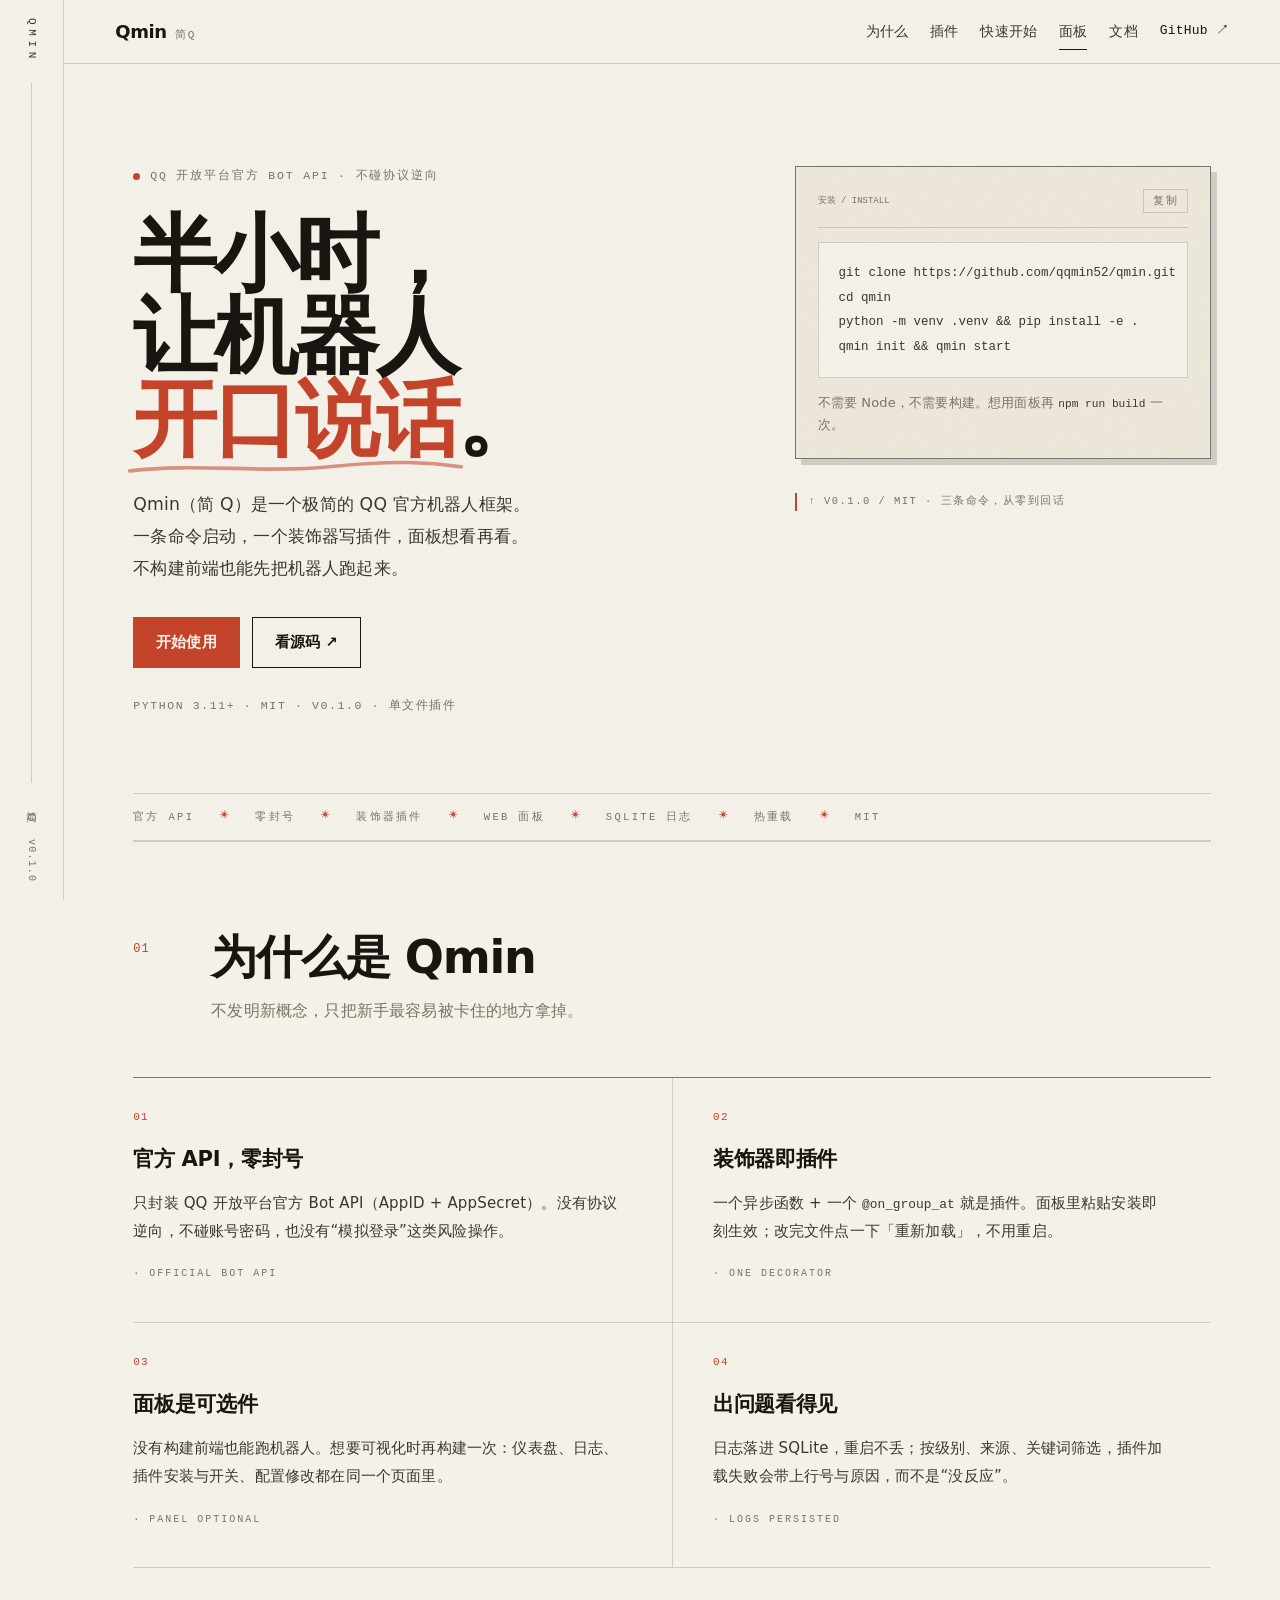
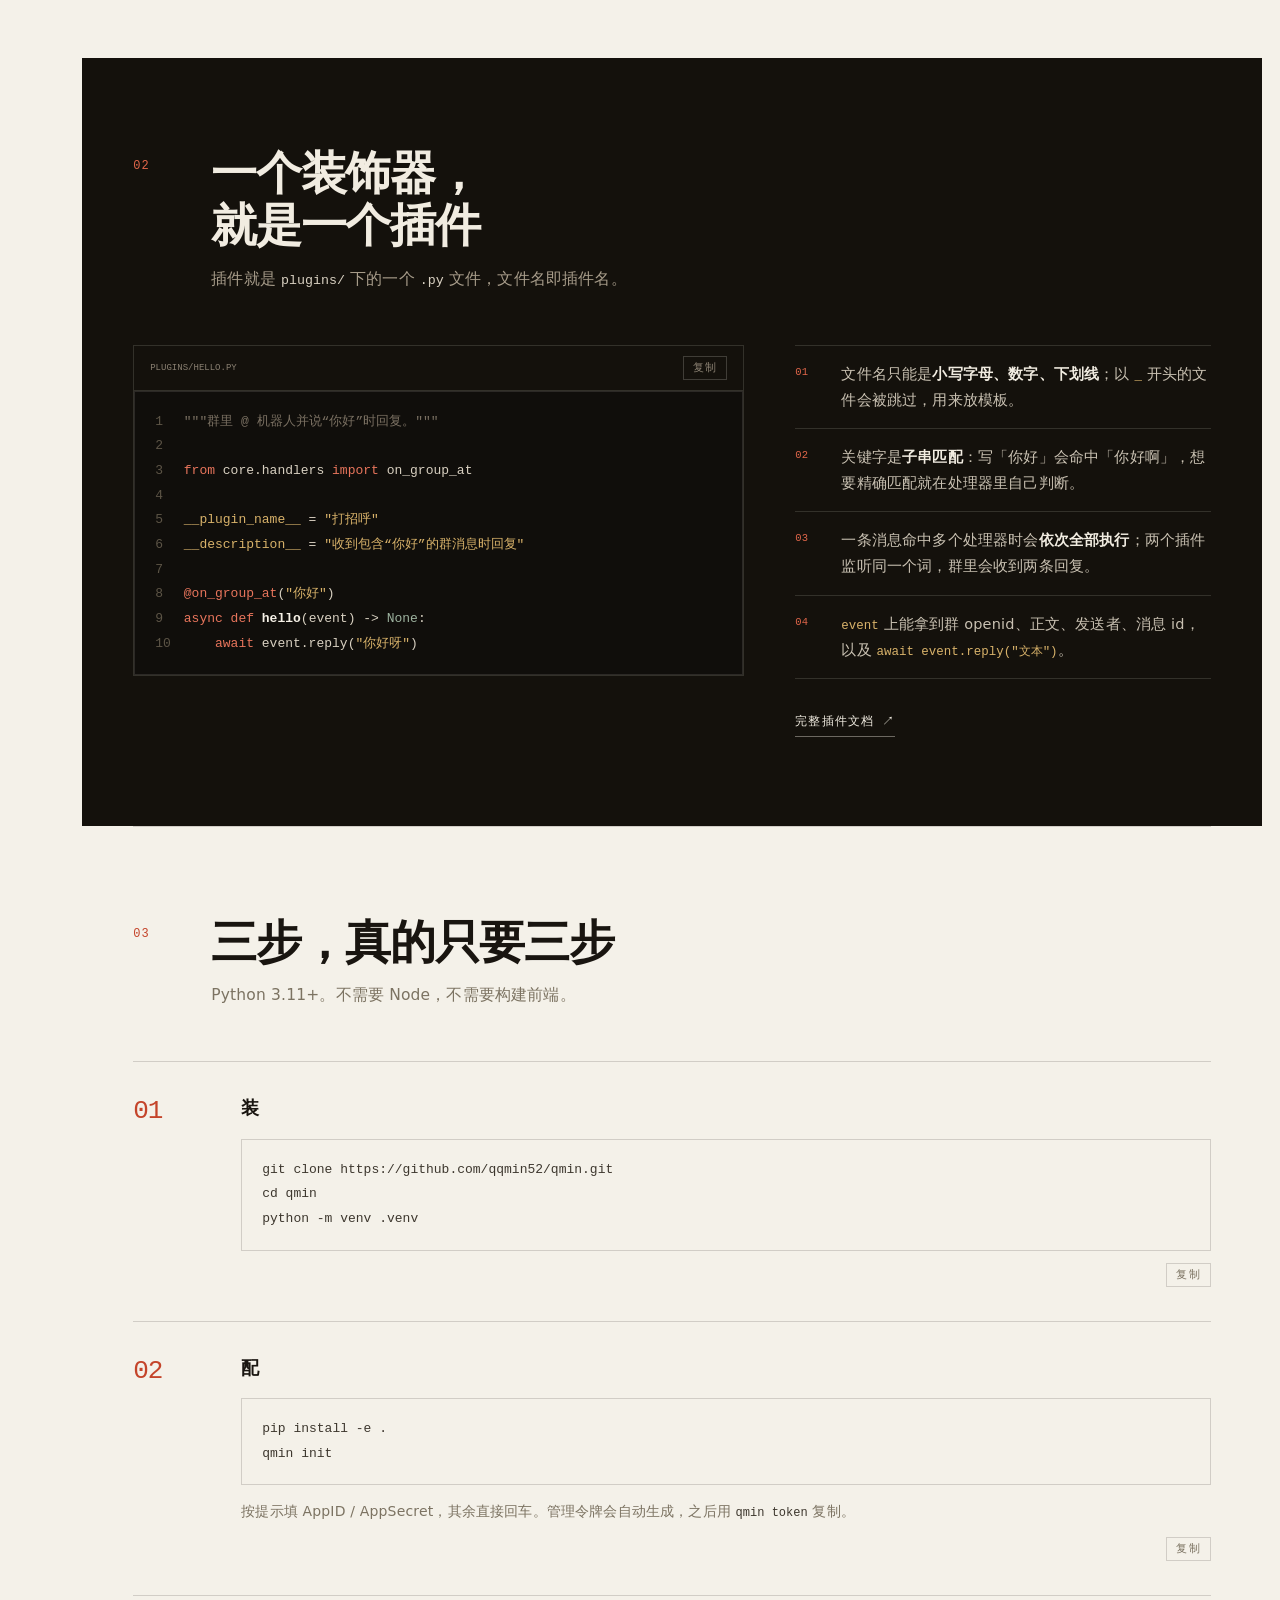
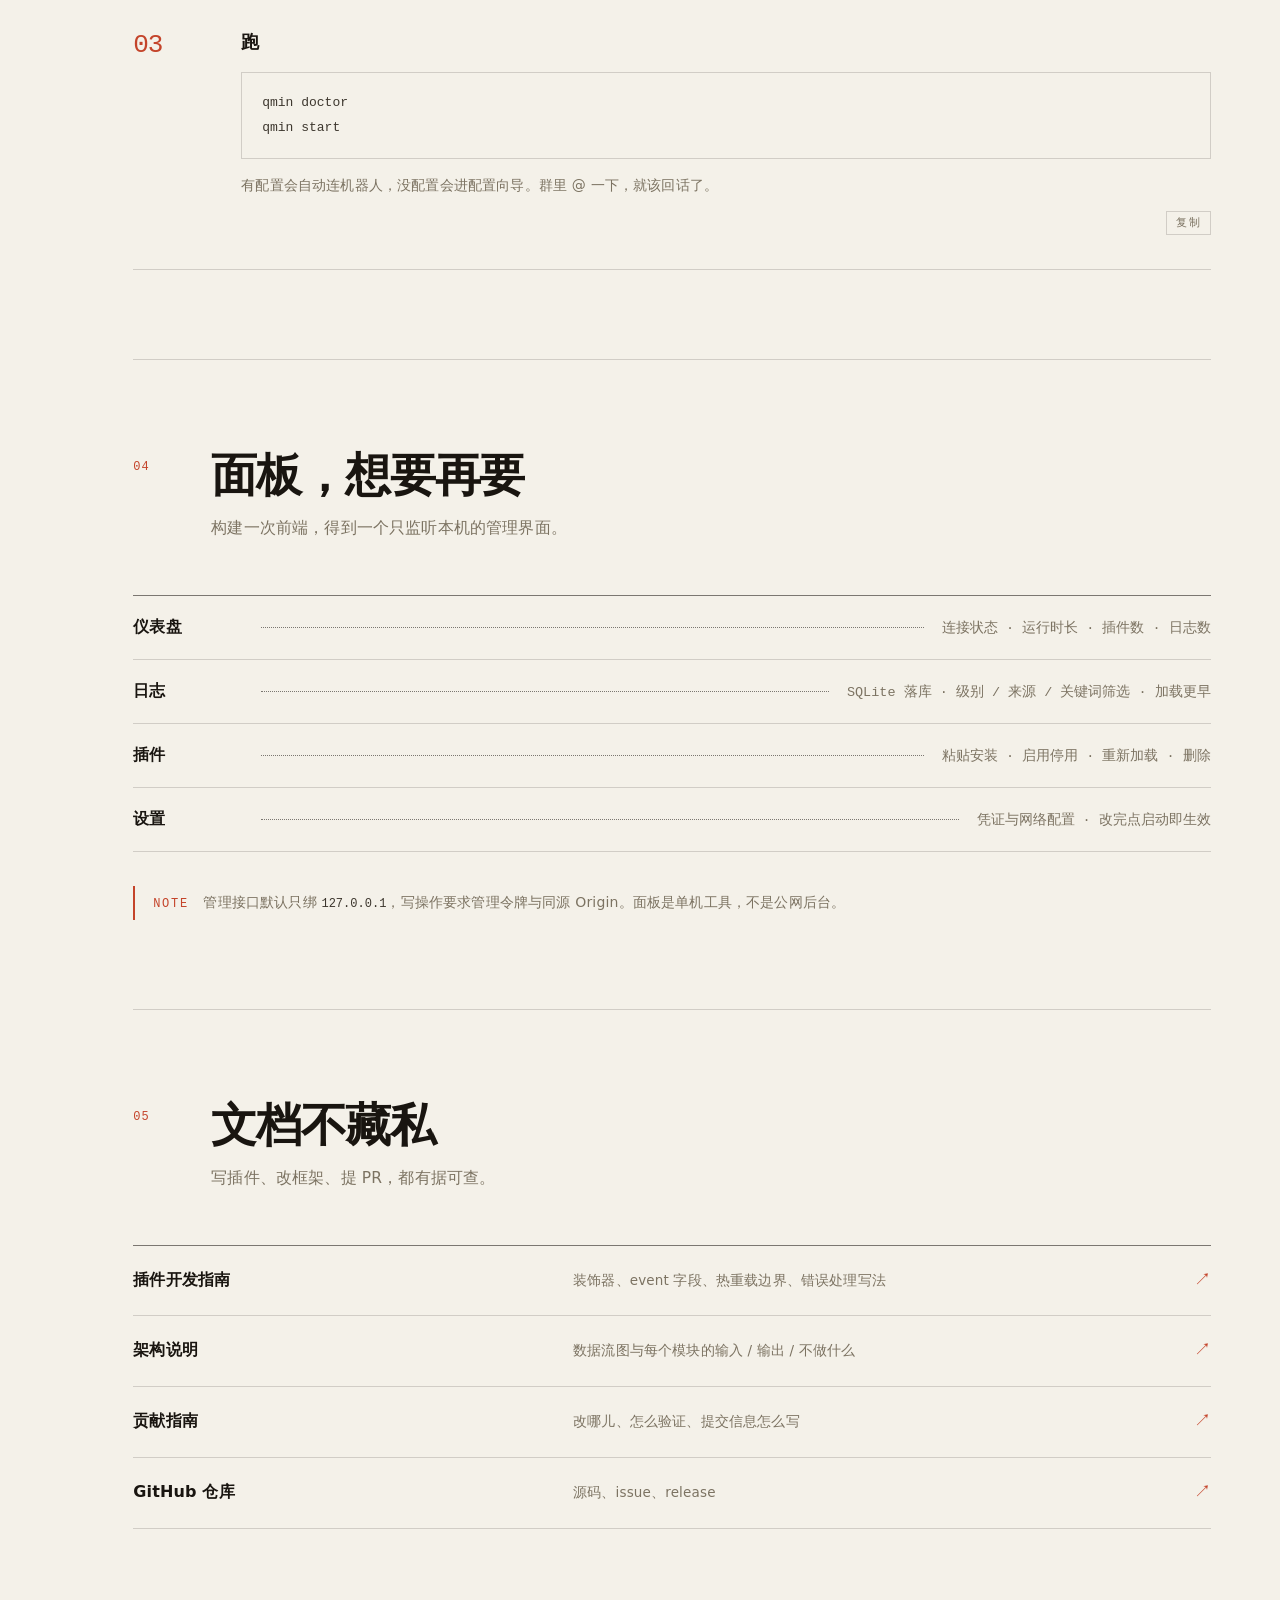
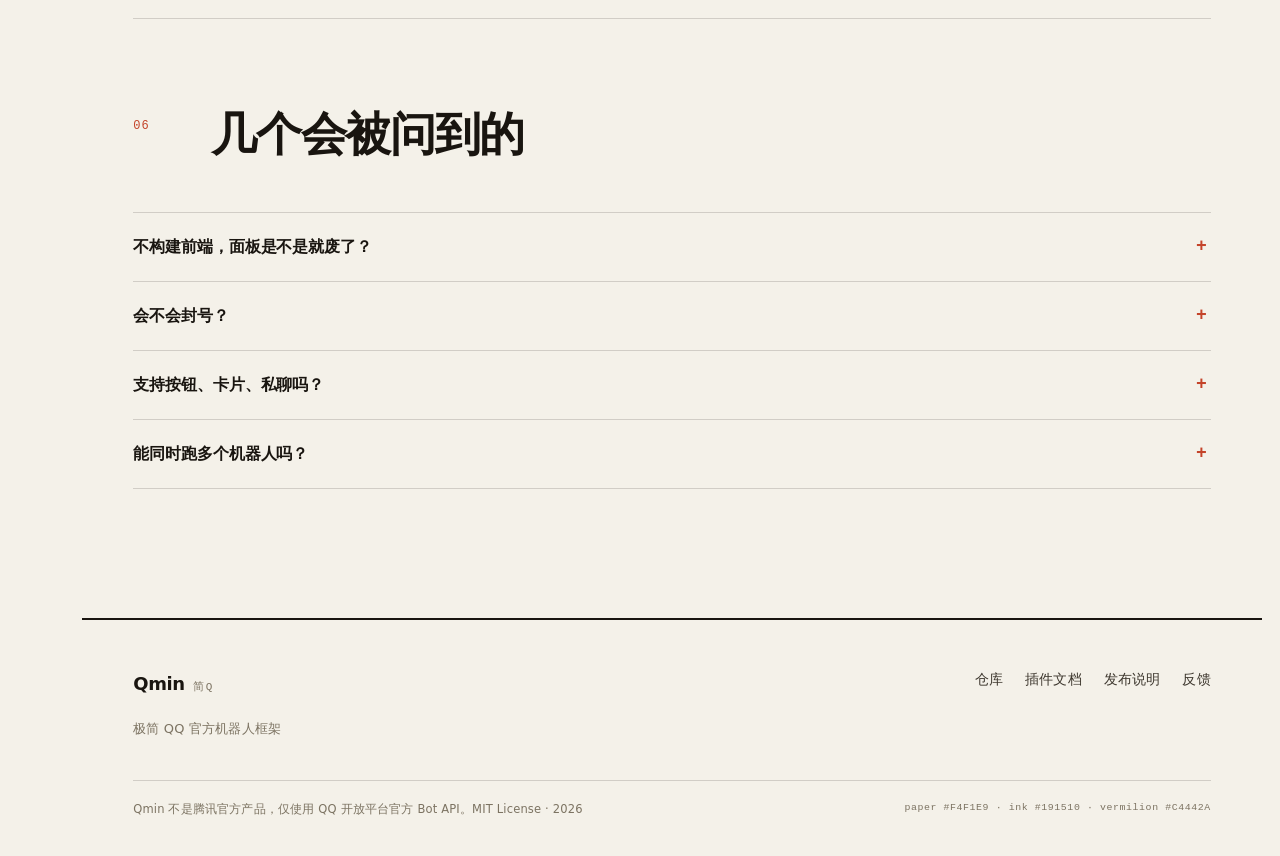
==== index.html @ 1e7da82d "feat: Qmin 官网（纸质印刷风格单页） - 单页静态站：index.html + 一份 CSS + 无依赖 JS，无外部字体与 CDN - 设计语言：纸色 #F4F1E9 / 墨色 #1915" ====
<!doctype html>
<html lang="zh-CN">
<head>
<meta charset="utf-8">
<meta name="viewport" content="width=device-width, initial-scale=1">
<title>Qmin 简Q — 半小时跑通 QQ 官方机器人</title>
<meta name="description" content="Qmin（简Q）是极简的 QQ 官方机器人框架：只调官方 Bot API，一条命令启动，一个装饰器写插件，自带可选 Web 面板。">
<meta name="theme-color" content="#F4F1E9">
<link rel="icon" href="assets/favicon.svg" type="image/svg+xml">
<link rel="stylesheet" href="assets/style.css">
<meta property="og:type" content="website">
<meta property="og:title" content="Qmin 简Q — 半小时跑通 QQ 官方机器人">
<meta property="og:description" content="只调官方 Bot API，一条命令启动，一个装饰器写插件，自带可选 Web 面板。">
<meta name="twitter:card" content="summary">
</head>
<body>
<a class="skip" href="#main">跳到正文</a>

<div class="rail" aria-hidden="true">
  <span class="rail__mark">QMIN</span>
  <span class="rail__rule"></span>
  <span class="rail__cn">简 Q</span>
  <span class="rail__ver">v0.1.0</span>
</div>

<header class="top">
  <a class="brand" href="#top">
    <span class="brand__name">Qmin</span>
    <span class="brand__cn">简Q</span>
  </a>
  <nav class="nav" aria-label="主导航">
    <a href="#why">为什么</a>
    <a href="#plugin">插件</a>
    <a href="#start">快速开始</a>
    <a href="#panel">面板</a>
    <a href="#docs">文档</a>
    <a class="nav__gh" href="https://github.com/qqmin52/qmin" target="_blank" rel="noopener">GitHub <span aria-hidden="true">↗</span></a>
  </nav>
</header>

<main id="main">

  <!-- ────────────────────────────── HERO ────────────────────────────── -->
  <section class="hero" id="top">
    <div class="hero__text">
      <p class="eyebrow"><span class="dot" aria-hidden="true"></span>QQ 开放平台官方 Bot API · 不碰协议逆向</p>
      <h1>半小时，<br>让机器人<br><em>开口说话</em>。</h1>
      <p class="lede">
        Qmin（简 Q）是一个极简的 QQ 官方机器人框架。<br>
        一条命令启动，一个装饰器写插件，面板想看再看。<br>
        不构建前端也能先把机器人跑起来。
      </p>
      <div class="hero__actions">
        <a class="btn btn--primary" href="#start">开始使用</a>
        <a class="btn" href="https://github.com/qqmin52/qmin" target="_blank" rel="noopener">看源码 ↗</a>
      </div>
      <p class="meta mono">python 3.11+ · mit · v0.1.0 · 单文件插件</p>
    </div>

    <div class="hero__aside">
      <aside class="card" aria-label="安装命令">
      <div class="card__head">
        <span class="mono">安装 / install</span>
        <button class="copy" type="button" data-copy-target="install">复制</button>
      </div>
      <pre class="code code--sm" id="install"><code>git clone https://github.com/qqmin52/qmin.git
cd qmin
python -m venv .venv &amp;&amp; pip install -e .
qmin init &amp;&amp; qmin start</code></pre>
      <p class="card__note">不需要 Node，不需要构建。想用面板再 <code>npm run build</code> 一次。</p>
      </aside>
      <p class="card__caption mono">↑ v0.1.0 / MIT · 三条命令，从零到回话</p>
    </div>
  </section>

  <div class="ticker" aria-hidden="true">
    <span>官方 API</span><span>零封号</span><span>装饰器插件</span><span>Web 面板</span>
    <span>SQLite 日志</span><span>热重载</span><span>MIT</span>
  </div>

  <!-- ────────────────────────────── 01 WHY ────────────────────────────── -->
  <section class="sec" id="why">
    <header class="sec__head">
      <span class="sec__no mono">01</span>
      <div>
        <h2>为什么是 Qmin</h2>
        <p class="sec__sub">不发明新概念，只把新手最容易被卡住的地方拿掉。</p>
      </div>
    </header>

    <div class="grid grid--2">
      <article class="item">
        <span class="item__no mono">01</span>
        <h3>官方 API，零封号</h3>
        <p>只封装 QQ 开放平台官方 Bot API（AppID + AppSecret）。没有协议逆向，不碰账号密码，也没有“模拟登录”这类风险操作。</p>
        <p class="tag mono">official bot api</p>
      </article>

      <article class="item">
        <span class="item__no mono">02</span>
        <h3>装饰器即插件</h3>
        <p>一个异步函数 + 一个 <code>@on_group_at</code> 就是插件。面板里粘贴安装即刻生效；改完文件点一下「重新加载」，不用重启。</p>
        <p class="tag mono">one decorator</p>
      </article>

      <article class="item">
        <span class="item__no mono">03</span>
        <h3>面板是可选件</h3>
        <p>没有构建前端也能跑机器人。想要可视化时再构建一次：仪表盘、日志、插件安装与开关、配置修改都在同一个页面里。</p>
        <p class="tag mono">panel optional</p>
      </article>

      <article class="item">
        <span class="item__no mono">04</span>
        <h3>出问题看得见</h3>
        <p>日志落进 SQLite，重启不丢；按级别、来源、关键词筛选，插件加载失败会带上行号与原因，而不是“没反应”。</p>
        <p class="tag mono">logs persisted</p>
      </article>
    </div>
  </section>

  <!-- ────────────────────────────── 02 PLUGIN ────────────────────────────── -->
  <section class="sec sec--ink" id="plugin">
    <header class="sec__head">
      <span class="sec__no mono">02</span>
      <div>
        <h2>一个装饰器，<br>就是一个插件</h2>
        <p class="sec__sub">插件就是 <code>plugins/</code> 下的一个 <code>.py</code> 文件，文件名即插件名。</p>
      </div>
    </header>

    <div class="split">
      <div class="specimen">
        <div class="specimen__bar">
          <span class="mono">plugins/hello.py</span>
          <button class="copy copy--ink" type="button" data-copy-target="plugin">复制</button>
        </div>
        <pre class="code code--ink" id="plugin"><code><span class="ln">1</span><span class="cm">"""群里 @ 机器人并说“你好”时回复。"""</span>
<span class="ln">2</span>
<span class="ln">3</span><span class="kw">from</span> core.handlers <span class="kw">import</span> on_group_at
<span class="ln">4</span>
<span class="ln">5</span><span class="st">__plugin_name__</span> = <span class="st">"打招呼"</span>
<span class="ln">6</span><span class="st">__description__</span> = <span class="st">"收到包含“你好”的群消息时回复"</span>
<span class="ln">7</span>
<span class="ln">8</span><span class="kw">@on_group_at</span>(<span class="st">"你好"</span>)
<span class="ln">9</span><span class="kw">async def</span> <span class="fn">hello</span>(event) -&gt; <span class="ty">None</span>:
<span class="ln">10</span>    <span class="kw">await</span> event.reply(<span class="st">"你好呀"</span>)</code></pre>
      </div>

      <div class="notes">
        <ol>
          <li><span class="mono">01</span> 文件名只能是<strong>小写字母、数字、下划线</strong>；以 <code>_</code> 开头的文件会被跳过，用来放模板。</li>
          <li><span class="mono">02</span> 关键字是<strong>子串匹配</strong>：写「你好」会命中「你好啊」，想要精确匹配就在处理器里自己判断。</li>
          <li><span class="mono">03</span> 一条消息命中多个处理器时会<strong>依次全部执行</strong>；两个插件监听同一个词，群里会收到两条回复。</li>
          <li><span class="mono">04</span> <code>event</code> 上能拿到群 openid、正文、发送者、消息 id，以及 <code>await event.reply("文本")</code>。</li>
        </ol>
        <a class="textlink" href="https://github.com/qqmin52/qmin/blob/main/docs/PLUGINS.md" target="_blank" rel="noopener">完整插件文档 ↗</a>
      </div>
    </div>
  </section>

  <!-- ────────────────────────────── 03 START ────────────────────────────── -->
  <section class="sec" id="start">
    <header class="sec__head">
      <span class="sec__no mono">03</span>
      <div>
        <h2>三步，真的只要三步</h2>
        <p class="sec__sub">Python 3.11+。不需要 Node，不需要构建前端。</p>
      </div>
    </header>

    <ol class="steps">
      <li class="step">
        <div class="step__no mono">01</div>
        <div class="step__body">
          <h3>装</h3>
          <pre class="code" id="cmd1"><code>git clone https://github.com/qqmin52/qmin.git
cd qmin
python -m venv .venv</code></pre>
          <button class="copy copy--plain" type="button" data-copy-target="cmd1">复制</button>
        </div>
      </li>
      <li class="step">
        <div class="step__no mono">02</div>
        <div class="step__body">
          <h3>配</h3>
          <pre class="code" id="cmd2"><code>pip install -e .
qmin init</code></pre>
          <p class="step__note">按提示填 AppID / AppSecret，其余直接回车。管理令牌会自动生成，之后用 <code>qmin token</code> 复制。</p>
          <button class="copy copy--plain" type="button" data-copy-target="cmd2">复制</button>
        </div>
      </li>
      <li class="step">
        <div class="step__no mono">03</div>
        <div class="step__body">
          <h3>跑</h3>
          <pre class="code" id="cmd3"><code>qmin doctor
qmin start</code></pre>
          <p class="step__note">有配置会自动连机器人，没配置会进配置向导。群里 @ 一下，就该回话了。</p>
          <button class="copy copy--plain" type="button" data-copy-target="cmd3">复制</button>
        </div>
      </li>
    </ol>
  </section>

  <!-- ────────────────────────────── 04 PANEL ────────────────────────────── -->
  <section class="sec" id="panel">
    <header class="sec__head">
      <span class="sec__no mono">04</span>
      <div>
        <h2>面板，想要再要</h2>
        <p class="sec__sub">构建一次前端，得到一个只监听本机的管理界面。</p>
      </div>
    </header>

    <div class="toc">
      <div class="toc__row"><span class="toc__k">仪表盘</span><span class="toc__dots" aria-hidden="true"></span><span class="toc__v">连接状态 · 运行时长 · 插件数 · 日志数</span></div>
      <div class="toc__row"><span class="toc__k">日志</span><span class="toc__dots" aria-hidden="true"></span><span class="toc__v">SQLite 落库 · 级别 / 来源 / 关键词筛选 · 加载更早</span></div>
      <div class="toc__row"><span class="toc__k">插件</span><span class="toc__dots" aria-hidden="true"></span><span class="toc__v">粘贴安装 · 启用停用 · 重新加载 · 删除</span></div>
      <div class="toc__row"><span class="toc__k">设置</span><span class="toc__dots" aria-hidden="true"></span><span class="toc__v">凭证与网络配置 · 改完点启动即生效</span></div>
    </div>

    <p class="aside">
      <span class="mono">note</span>
      管理接口默认只绑 <code>127.0.0.1</code>，写操作要求管理令牌与同源 Origin。面板是单机工具，不是公网后台。
    </p>
  </section>

  <!-- ────────────────────────────── 05 DOCS ────────────────────────────── -->
  <section class="sec" id="docs">
    <header class="sec__head">
      <span class="sec__no mono">05</span>
      <div>
        <h2>文档不藏私</h2>
        <p class="sec__sub">写插件、改框架、提 PR，都有据可查。</p>
      </div>
    </header>

    <ul class="links">
      <li><a href="https://github.com/qqmin52/qmin/blob/main/docs/PLUGINS.md" target="_blank" rel="noopener"><span class="links__t">插件开发指南</span><span class="links__d">装饰器、event 字段、热重载边界、错误处理写法</span><span class="links__a" aria-hidden="true">↗</span></a></li>
      <li><a href="https://github.com/qqmin52/qmin/blob/main/docs/ARCHITECTURE.md" target="_blank" rel="noopener"><span class="links__t">架构说明</span><span class="links__d">数据流图与每个模块的输入 / 输出 / 不做什么</span><span class="links__a" aria-hidden="true">↗</span></a></li>
      <li><a href="https://github.com/qqmin52/qmin/blob/main/CONTRIBUTING.md" target="_blank" rel="noopener"><span class="links__t">贡献指南</span><span class="links__d">改哪儿、怎么验证、提交信息怎么写</span><span class="links__a" aria-hidden="true">↗</span></a></li>
      <li><a href="https://github.com/qqmin52/qmin" target="_blank" rel="noopener"><span class="links__t">GitHub 仓库</span><span class="links__d">源码、issue、release</span><span class="links__a" aria-hidden="true">↗</span></a></li>
    </ul>
  </section>

  <!-- ────────────────────────────── FAQ ────────────────────────────── -->
  <section class="sec sec--faq" id="faq">
    <header class="sec__head">
      <span class="sec__no mono">06</span>
      <div><h2>几个会被问到的</h2></div>
    </header>

    <details>
      <summary>不构建前端，面板是不是就废了？</summary>
      <p>机器人不受影响：<code>qmin start</code> 照常连接、收发消息。面板地址会返回一段 JSON 提示，告诉你构建命令。配置可以用 <code>qmin init</code> 在命令行里完成。</p>
    </details>
    <details>
      <summary>会不会封号？</summary>
      <p>Qmin 只调用 QQ 开放平台官方 Bot API，不涉及协议逆向或模拟登录。机器人需要在开放平台创建、审核，并按平台规则使用。</p>
    </details>
    <details>
      <summary>支持按钮、卡片、私聊吗？</summary>
      <p>目前只封装了群 @ 文本消息。按钮 / 卡片（keyboard、ark）、私聊、频道消息还没有对应装饰器，需要直接调用 qq-botpy SDK。</p>
    </details>
    <details>
      <summary>能同时跑多个机器人吗？</summary>
      <p>一个 <code>qmin start</code> 管理一个 AppID 的连接。需要多个就起多个实例、用不同的 <code>.env</code> 与端口。</p>
    </details>
  </section>

</main>

<footer class="foot">
  <div class="foot__main">
    <div class="foot__brand">
      <span class="brand__name">Qmin</span>
      <span class="brand__cn">简Q</span>
      <p class="foot__tag">极简 QQ 官方机器人框架</p>
    </div>
    <nav class="foot__nav" aria-label="页脚导航">
      <a href="https://github.com/qqmin52/qmin" target="_blank" rel="noopener">仓库</a>
      <a href="https://github.com/qqmin52/qmin/blob/main/docs/PLUGINS.md" target="_blank" rel="noopener">插件文档</a>
      <a href="https://github.com/qqmin52/qmin/blob/main/docs/RELEASE_v0.1.0.md" target="_blank" rel="noopener">发布说明</a>
      <a href="https://github.com/qqmin52/qmin/issues" target="_blank" rel="noopener">反馈</a>
    </nav>
  </div>
  <div class="foot__meta">
    <p>Qmin 不是腾讯官方产品，仅使用 QQ 开放平台官方 Bot API。MIT License · <span id="year">2026</span></p>
    <p class="mono">paper #F4F1E9 · ink #191510 · vermilion #C4442A</p>
  </div>
</footer>

<script src="assets/main.js"></script>
</body>
</html>
---- assets/style.css ----
/* ==========================================================================
   Qmin 官网 — paper & ink
   纸：F4F1E9  墨：191510  朱：C4442A
   ========================================================================== */

:root {
  --paper: #F4F1E9;
  --paper-2: #ECE7DA;
  --paper-3: #E3DDCC;
  --ink: #191510;
  --ink-2: #3D372E;
  --muted: #7C7362;
  --rule: rgba(25, 21, 16, .16);
  --rule-strong: rgba(25, 21, 16, .55);
  --accent: #C4442A;
  --accent-ink: #8F2E1C;

  --sans: "Inter", "Helvetica Neue", "PingFang SC", "Hiragino Sans GB",
          "Microsoft YaHei", system-ui, -apple-system, sans-serif;
  --mono: ui-monospace, "SFMono-Regular", "Cascadia Mono", "Roboto Mono",
          Menlo, Consolas, monospace;

  --rail: 64px;
  --gut: clamp(20px, 4vw, 56px);
  --max: 1180px;

  --ease: cubic-bezier(.2, .7, .2, 1);
}

@media (prefers-color-scheme: dark) {
  :root {
    --paper: #17140F;
    --paper-2: #201C16;
    --paper-3: #2A251D;
    --ink: #F1ECE1;
    --ink-2: #D6CFC0;
    --muted: #A79C8A;
    --rule: rgba(241, 236, 225, .16);
    --rule-strong: rgba(241, 236, 225, .5);
    --accent: #E0664A;
    --accent-ink: #F08A72;
  }
}

/* ── base ───────────────────────────────────────────────────────────── */

*, *::before, *::after { box-sizing: border-box; }

html { scroll-behavior: smooth; -webkit-text-size-adjust: 100%; }

body {
  margin: 0;
  padding-left: var(--rail);
  background: var(--paper);
  color: var(--ink);
  font-family: var(--sans);
  font-size: 17px;
  line-height: 1.75;
  letter-spacing: .01em;
  -webkit-font-smoothing: antialiased;
}

/* 纸张颗粒 */
body::before {
  content: "";
  position: fixed;
  inset: 0;
  z-index: 9999;
  pointer-events: none;
  opacity: .05;
  mix-blend-mode: multiply;
  background-image: url("data:image/svg+xml,%3Csvg xmlns='http://www.w3.org/2000/svg' width='160' height='160'%3E%3Cfilter id='n'%3E%3CfeTurbulence type='fractalNoise' baseFrequency='.85' numOctaves='3' stitchTiles='stitch'/%3E%3C/filter%3E%3Crect width='160' height='160' filter='url(%23n)' opacity='.5'/%3E%3C/svg%3E");
}

@media (prefers-color-scheme: dark) {
  body::before { opacity: .07; mix-blend-mode: screen; }
}

::selection { background: var(--accent); color: var(--paper); }

a { color: inherit; text-decoration: none; }

code, .mono { font-family: var(--mono); font-size: .86em; letter-spacing: 0; }

:focus-visible {
  outline: 2px dashed var(--accent);
  outline-offset: 4px;
}

.skip {
  position: absolute;
  left: -9999px;
  top: 0;
  padding: 10px 16px;
  background: var(--ink);
  color: var(--paper);
  font-family: var(--mono);
  font-size: 12px;
}
.skip:focus { left: 12px; top: 12px; z-index: 10000; }

/* ── rail ───────────────────────────────────────────────────────────── */

.rail {
  position: fixed;
  inset: 0 auto 0 0;
  width: var(--rail);
  display: flex;
  flex-direction: column;
  align-items: center;
  justify-content: space-between;
  padding: 18px 0;
  border-right: 1px solid var(--rule);
  background: var(--paper);
  z-index: 50;
}

.rail__mark {
  writing-mode: vertical-rl;
  font-family: var(--mono);
  font-size: 11px;
  letter-spacing: .42em;
  color: var(--ink-2);
}

.rail__rule {
  flex: 1;
  width: 1px;
  margin: 20px 0;
  background: var(--rule);
}

.rail__cn {
  writing-mode: vertical-rl;
  font-size: 11px;
  letter-spacing: .3em;
  color: var(--muted);
}

.rail__ver {
  writing-mode: vertical-rl;
  font-family: var(--mono);
  font-size: 10px;
  letter-spacing: .12em;
  color: var(--muted);
  margin-top: 14px;
}

/* ── header ─────────────────────────────────────────────────────────── */

.top {
  position: sticky;
  top: 0;
  z-index: 40;
  display: flex;
  align-items: center;
  justify-content: space-between;
  gap: 24px;
  padding: 0 var(--gut);
  height: 64px;
  background: var(--paper);
  border-bottom: 1px solid var(--rule);
}

.brand { display: inline-flex; align-items: baseline; gap: 8px; }
.brand__name { font-weight: 800; font-size: 18px; letter-spacing: -.02em; }
.brand__cn {
  font-size: 11px;
  color: var(--muted);
  letter-spacing: .18em;
  font-family: var(--mono);
}

.nav { display: flex; align-items: center; gap: 22px; font-size: 14px; }
.nav a { color: var(--ink-2); position: relative; padding: 4px 0; }
.nav a::after {
  content: "";
  position: absolute;
  left: 0; right: 0; bottom: -2px;
  height: 1px;
  background: var(--ink);
  transform: scaleX(0);
  transform-origin: left;
  transition: transform .28s var(--ease);
}
.nav a:hover::after, .nav a.is-active::after { transform: scaleX(1); }
.nav__gh { color: var(--ink) !important; font-family: var(--mono); font-size: 13px; }

/* ── hero ───────────────────────────────────────────────────────────── */

main { max-width: var(--max); margin: 0 auto; padding: 0 var(--gut); }

.hero {
  display: grid;
  grid-template-columns: 1.32fr .92fr;
  gap: clamp(32px, 5vw, 72px);
  align-items: start;
  padding: clamp(56px, 8vw, 108px) 0 clamp(48px, 6vw, 84px);
}

.eyebrow {
  display: flex;
  align-items: center;
  gap: 10px;
  margin: 0 0 26px;
  font-family: var(--mono);
  font-size: 11.5px;
  letter-spacing: .16em;
  text-transform: uppercase;
  color: var(--muted);
}
.dot {
  width: 7px; height: 7px;
  background: var(--accent);
  border-radius: 50%;
  flex: none;
}

h1 {
  margin: 0 0 28px;
  font-size: clamp(3rem, 6.6vw, 6.4rem);
  line-height: .98;
  letter-spacing: -.035em;
  font-weight: 800;
  text-wrap: balance;
}
h1 em {
  position: relative;
  font-style: normal;
  color: var(--accent);
  white-space: nowrap;
}
h1 em::after {
  content: "";
  position: absolute;
  left: -2%;
  right: -2%;
  bottom: -.06em;
  height: .16em;
  background: url("data:image/svg+xml,%3Csvg xmlns='http://www.w3.org/2000/svg' viewBox='0 0 200 12' preserveAspectRatio='none'%3E%3Cpath d='M2 8C40 2 80 11 120 6S180 3 198 7' stroke='%23C4442A' stroke-width='3' fill='none' stroke-linecap='round'/%3E%3C/svg%3E") no-repeat center / 100% 100%;
  transform: rotate(-.5deg);
  opacity: .55;
}

.lede {
  margin: 0 0 32px;
  max-width: 34em;
  color: var(--ink-2);
  font-size: clamp(15.5px, 1.35vw, 18px);
  line-height: 1.85;
}

.hero__actions { display: flex; flex-wrap: wrap; gap: 12px; margin-bottom: 28px; }

.btn {
  display: inline-flex;
  align-items: center;
  gap: 8px;
  padding: 12px 22px;
  border: 1px solid var(--ink);
  font-size: 14.5px;
  font-weight: 600;
  letter-spacing: .01em;
  background: transparent;
  color: var(--ink);
  transition: transform .18s var(--ease), box-shadow .18s var(--ease), background .18s, color .18s;
}
.btn:hover { transform: translate(-2px, -2px); box-shadow: 3px 3px 0 var(--ink); }
.btn--primary { background: var(--accent); border-color: var(--accent); color: #FFF8F2; }
.btn--primary:hover { box-shadow: 3px 3px 0 var(--accent-ink); }

.meta {
  margin: 0;
  font-size: 11.5px;
  letter-spacing: .14em;
  text-transform: uppercase;
  color: var(--muted);
}

/* 安装卡片 */
.hero__aside { min-width: 0; }
.card {
  position: relative;
  padding: 22px;
  background: var(--paper-2);
  border: 1px solid var(--rule-strong);
  box-shadow: 6px 6px 0 var(--rule);
}
.card::after {
  content: none;
}
.card__caption {
  margin: 34px 0 0;
  padding-left: 12px;
  border-left: 2px solid var(--accent);
  font-size: 10.5px;
  line-height: 1.7;
  letter-spacing: .14em;
  text-transform: uppercase;
  color: var(--muted);
}
.card__head {
  display: flex;
  align-items: center;
  justify-content: space-between;
  padding-bottom: 14px;
  margin-bottom: 14px;
  border-bottom: 1px solid var(--rule);
  font-size: 10.5px;
  letter-spacing: .18em;
  text-transform: uppercase;
  color: var(--muted);
}
.card__note {
  margin: 14px 0 0;
  font-size: 13px;
  line-height: 1.7;
  color: var(--muted);
}
.card__note code { color: var(--ink-2); }

.copy {
  font-family: var(--mono);
  font-size: 10.5px;
  letter-spacing: .12em;
  text-transform: uppercase;
  padding: 4px 9px;
  border: 1px solid var(--rule);
  background: transparent;
  color: var(--muted);
  cursor: pointer;
  transition: background .18s, color .18s, border-color .18s;
}
.copy:hover { background: var(--ink); color: var(--paper); border-color: var(--ink); }
.copy.is-done { background: var(--accent); border-color: var(--accent); color: #FFF8F2; }

/* ── code ───────────────────────────────────────────────────────────── */

.code {
  margin: 0;
  padding: 18px 20px;
  overflow-x: auto;
  background: var(--paper);
  border: 1px solid var(--rule);
  font-family: var(--mono);
  font-size: 13px;
  line-height: 1.9;
  color: var(--ink-2);
  tab-size: 2;
}
.code--sm { font-size: 12.5px; line-height: 1.95; }
.code code { font-size: inherit; }

/* 深色标本 */
.sec--ink .code,
.code--ink {
  background: #100E0B;
  border-color: rgba(241, 236, 225, .12);
  color: #D8D0C1;
}
.code--ink .ln {
  display: inline-block;
  width: 2.2em;
  color: #5C5446;
  user-select: none;
}
.code--ink .cm { color: #7A7062; }
.code--ink .kw { color: #E8755C; }
.code--ink .st { color: #D8B26A; }
.code--ink .fn { color: #F5F0E6; font-weight: 700; }
.code--ink .ty { color: #9DB39F; }

/* ── ticker ─────────────────────────────────────────────────────────── */

.ticker {
  display: flex;
  flex-wrap: wrap;
  gap: 10px 26px;
  padding: 14px 0;
  border-top: 1px solid var(--rule);
  border-bottom: 1px solid var(--rule);
  font-family: var(--mono);
  font-size: 10.5px;
  letter-spacing: .22em;
  text-transform: uppercase;
  color: var(--muted);
}
.ticker span { display: inline-flex; align-items: center; gap: 26px; }
.ticker span::after { content: "✳"; color: var(--accent); font-size: 9px; letter-spacing: 0; }
.ticker span:last-child::after { content: none; }

/* ── section ────────────────────────────────────────────────────────── */

.sec { padding: clamp(56px, 7vw, 96px) 0; border-top: 1px solid var(--rule); }
.sec:first-of-type { border-top: 0; }
section[id], footer[id] { scroll-margin-top: 84px; }

.sec__head {
  display: grid;
  grid-template-columns: 58px 1fr;
  gap: 20px;
  align-items: start;
  margin-bottom: clamp(32px, 4vw, 52px);
}
.sec__no {
  font-size: 12px;
  color: var(--accent);
  letter-spacing: .1em;
  padding-top: .6em;
}
h2 {
  margin: 0;
  font-size: clamp(1.9rem, 3.6vw, 3.2rem);
  line-height: 1.12;
  letter-spacing: -.028em;
  font-weight: 800;
  text-wrap: balance;
}
.sec__sub {
  margin: 14px 0 0;
  max-width: 40em;
  color: var(--muted);
  font-size: 15.5px;
  line-height: 1.8;
}
.sec__sub code { color: var(--ink-2); }

/* 01 四格 */
.grid--2 {
  display: grid;
  grid-template-columns: 1fr 1fr;
  border-top: 1px solid var(--rule-strong);
}
.item {
  padding: 30px 40px 38px 0;
  border-bottom: 1px solid var(--rule);
}
.item:nth-child(even) { padding-left: 40px; border-left: 1px solid var(--rule); }
.item__no { display: block; font-size: 11px; color: var(--accent); letter-spacing: .12em; margin-bottom: 14px; }
.item h3 { margin: 0 0 12px; font-size: 1.32rem; letter-spacing: -.015em; }
.item p { margin: 0; color: var(--ink-2); font-size: 15px; line-height: 1.85; }
.item .tag {
  margin-top: 20px;
  font-size: 10px;
  letter-spacing: .2em;
  text-transform: uppercase;
  color: var(--muted);
}
.item .tag::before { content: "· "; color: var(--accent); }

/* 02 深色区 */
.sec--ink {
  background: #14110C;
  color: #F1ECE1;
  border-top: 1px solid #14110C;
  margin: 0 calc(var(--gut) * -1);
  padding-left: var(--gut);
  padding-right: var(--gut);
}
.sec--ink .sec__sub { color: #A79C8A; }
.sec--ink .sec__sub code { color: #D8D0C1; }
.sec--ink .sec__no { color: #E0664A; }

.split {
  display: grid;
  grid-template-columns: 1.25fr .85fr;
  gap: clamp(28px, 4vw, 56px);
  align-items: start;
}
.split > * { min-width: 0; }
.specimen, .notes { min-width: 0; }

.specimen { border: 1px solid rgba(241, 236, 225, .14); }
.specimen__bar {
  display: flex;
  align-items: center;
  justify-content: space-between;
  padding: 10px 16px;
  border-bottom: 1px solid rgba(241, 236, 225, .14);
  font-size: 10.5px;
  letter-spacing: .16em;
  text-transform: uppercase;
  color: #8A8072;
}
.copy--ink { color: #8A8072; border-color: rgba(241, 236, 225, .2); }
.copy--ink:hover { background: #F1ECE1; color: #14110C; border-color: #F1ECE1; }

.notes ol { margin: 0 0 26px; padding: 0; list-style: none; }
.notes li {
  position: relative;
  padding: 15px 0 15px 46px;
  border-top: 1px solid rgba(241, 236, 225, .14);
  font-size: 14.5px;
  line-height: 1.8;
  color: #C9C1B2;
}
.notes li:last-child { border-bottom: 1px solid rgba(241, 236, 225, .14); }
.notes li .mono {
  position: absolute;
  left: 0;
  top: 17px;
  color: #E0664A;
  font-size: 10.5px;
}
.notes strong { color: #F1ECE1; font-weight: 600; }
.notes code { color: #D8B26A; }

.textlink {
  display: inline-block;
  font-family: var(--mono);
  font-size: 11.5px;
  letter-spacing: .1em;
  color: #F1ECE1;
  border-bottom: 1px solid rgba(241, 236, 225, .4);
  padding-bottom: 3px;
  transition: border-color .2s, color .2s;
}
.textlink:hover { color: #E8755C; border-color: #E8755C; }

/* 03 步骤 */
.steps { margin: 0; padding: 0; list-style: none; }
.step {
  display: grid;
  grid-template-columns: 84px 1fr;
  gap: 24px;
  padding: 30px 0 34px;
  border-top: 1px solid var(--rule);
}
.step:last-child { border-bottom: 1px solid var(--rule); }
.step__no { font-size: 26px; color: var(--accent); letter-spacing: -.04em; line-height: 1; padding-top: 6px; }
.step__body h3 { margin: 0 0 14px; font-size: 1.15rem; letter-spacing: .02em; }
.step__note { margin: 14px 0 0; color: var(--muted); font-size: 14px; line-height: 1.8; }
.step__note code { color: var(--ink-2); }
.copy--plain { display: block; margin: 12px 0 0 auto; }

/* 04 TOC */
.toc { border-top: 1px solid var(--rule-strong); }
.toc__row {
  display: grid;
  grid-template-columns: 110px 1fr auto;
  gap: 18px;
  align-items: baseline;
  padding: 18px 0;
  border-bottom: 1px solid var(--rule);
}
.toc__k { font-weight: 700; font-size: 15.5px; }
.toc__dots {
  border-bottom: 1px dotted var(--rule-strong);
  transform: translateY(-4px);
}
.toc__v { color: var(--muted); font-size: 13.5px; font-family: var(--mono); letter-spacing: 0; }

.aside {
  margin: 34px 0 0;
  padding: 4px 0 4px 18px;
  border-left: 2px solid var(--accent);
  color: var(--muted);
  font-size: 14px;
  line-height: 1.8;
  max-width: 52em;
}
.aside .mono { color: var(--accent); letter-spacing: .14em; text-transform: uppercase; margin-right: 10px; }
.aside code { color: var(--ink-2); }

/* 05 links */
.links { margin: 0; padding: 0; list-style: none; border-top: 1px solid var(--rule-strong); }
.links a {
  display: grid;
  grid-template-columns: 1fr 1.4fr 30px;
  gap: 20px;
  align-items: baseline;
  padding: 20px 0;
  border-bottom: 1px solid var(--rule);
  transition: background .2s, padding .2s;
}
.links a:hover { background: var(--paper-2); padding-left: 12px; padding-right: 8px; }
.links__t { font-weight: 700; font-size: 16px; }
.links__d { color: var(--muted); font-size: 13.5px; }
.links__a { color: var(--accent); font-family: var(--mono); text-align: right; }

/* FAQ */
details { border-top: 1px solid var(--rule); }
details:last-of-type { border-bottom: 1px solid var(--rule); }
summary {
  position: relative;
  cursor: pointer;
  list-style: none;
  padding: 20px 40px 20px 0;
  font-size: 16px;
  font-weight: 600;
  letter-spacing: -.005em;
}
summary::-webkit-details-marker { display: none; }
summary::after {
  content: "+";
  position: absolute;
  right: 4px;
  top: 50%;
  transform: translateY(-50%);
  font-family: var(--mono);
  font-size: 18px;
  color: var(--accent);
}
details[open] summary::after { content: "−"; }
details p {
  margin: 0 0 22px;
  max-width: 52em;
  color: var(--muted);
  font-size: 15px;
  line-height: 1.85;
}
details p code { color: var(--ink-2); }

/* ── footer ─────────────────────────────────────────────────────────── */

.foot {
  margin-top: 40px;
  border-top: 2px solid var(--ink);
  padding: 48px var(--gut) 40px;
  max-width: var(--max);
  margin-left: auto;
  margin-right: auto;
}
.foot__main { display: flex; justify-content: space-between; gap: 32px; flex-wrap: wrap; }
.foot__brand { display: flex; align-items: baseline; gap: 8px; flex-wrap: wrap; }
.foot__tag { width: 100%; margin: 10px 0 0; color: var(--muted); font-size: 13px; }
.foot__nav { display: flex; gap: 22px; flex-wrap: wrap; font-size: 13.5px; }
.foot__nav a { color: var(--ink-2); border-bottom: 1px solid transparent; }
.foot__nav a:hover { border-color: var(--ink); }
.foot__meta {
  display: flex;
  justify-content: space-between;
  gap: 16px;
  flex-wrap: wrap;
  margin-top: 40px;
  padding-top: 18px;
  border-top: 1px solid var(--rule);
  color: var(--muted);
  font-size: 11.5px;
}
.foot__meta p { margin: 0; }
.foot__meta .mono { letter-spacing: .06em; }

/* ── reveal ─────────────────────────────────────────────────────────── */

.reveal { opacity: 0; transform: translateY(14px); }
.reveal.is-in {
  opacity: 1;
  transform: none;
  transition: opacity .7s var(--ease), transform .7s var(--ease);
  transition-delay: var(--d, 0ms);
}

@media (prefers-reduced-motion: reduce) {
  html { scroll-behavior: auto; }
  .reveal, .reveal.is-in { opacity: 1; transform: none; transition: none; }
  .btn { transition: none; }
}

/* ── responsive ─────────────────────────────────────────────────────── */

@media (max-width: 1100px) {
  .hero { grid-template-columns: 1fr .85fr; gap: 40px; }
  .split { grid-template-columns: 1fr; }
}

@media (max-width: 900px) {
  :root { --rail: 0px; }
  .rail { display: none; }
  body { padding-left: 0; }
  .top { height: auto; padding: 12px var(--gut); flex-wrap: wrap; gap: 10px; }
  .nav { gap: 16px; font-size: 13px; width: 100%; overflow-x: auto; padding-bottom: 2px; }
  .hero { grid-template-columns: 1fr; padding-top: 44px; }
  .card { box-shadow: none; }
  .grid--2 { grid-template-columns: 1fr; }
  .item, .item:nth-child(even) { padding: 26px 0 30px; border-left: 0; }
  .sec__head { grid-template-columns: 40px 1fr; gap: 12px; }
  .step { grid-template-columns: 48px 1fr; gap: 14px; }
  .step__no { font-size: 20px; }
  .toc__row { grid-template-columns: 92px 1fr; }
  .toc__v { grid-column: 1 / -1; }
  .toc__dots { display: none; }
  .links a { grid-template-columns: 1fr 26px; }
  .links__d { grid-column: 1 / -1; }
  .foot__meta { flex-direction: column; }
}

@media (max-width: 520px) {
  body { font-size: 16px; }
  h1 { font-size: clamp(2.55rem, 12vw, 3.4rem); }
  .code, .code--sm { font-size: 12px; padding: 14px; }
  .sec--ink { margin: 0 calc(var(--gut) * -1); }
  /* 窄屏下命令换成可折行，避免长 URL 被裁掉 */
  .card .code { white-space: pre-wrap; overflow-wrap: anywhere; }
  .ticker { gap: 8px 18px; font-size: 10px; letter-spacing: .16em; }
  .ticker span:nth-child(n + 6) { display: none; }
}

/* ── print ──────────────────────────────────────────────────────────── */

@media print {
  .rail, .top, .copy, .ticker, .foot__nav { display: none; }
  body { padding: 0; background: #fff; color: #000; }
  body::before { display: none; }
  .sec--ink { background: #fff; color: #000; }
  .sec--ink .code { background: #fff; color: #000; }
  a { text-decoration: underline; }
}
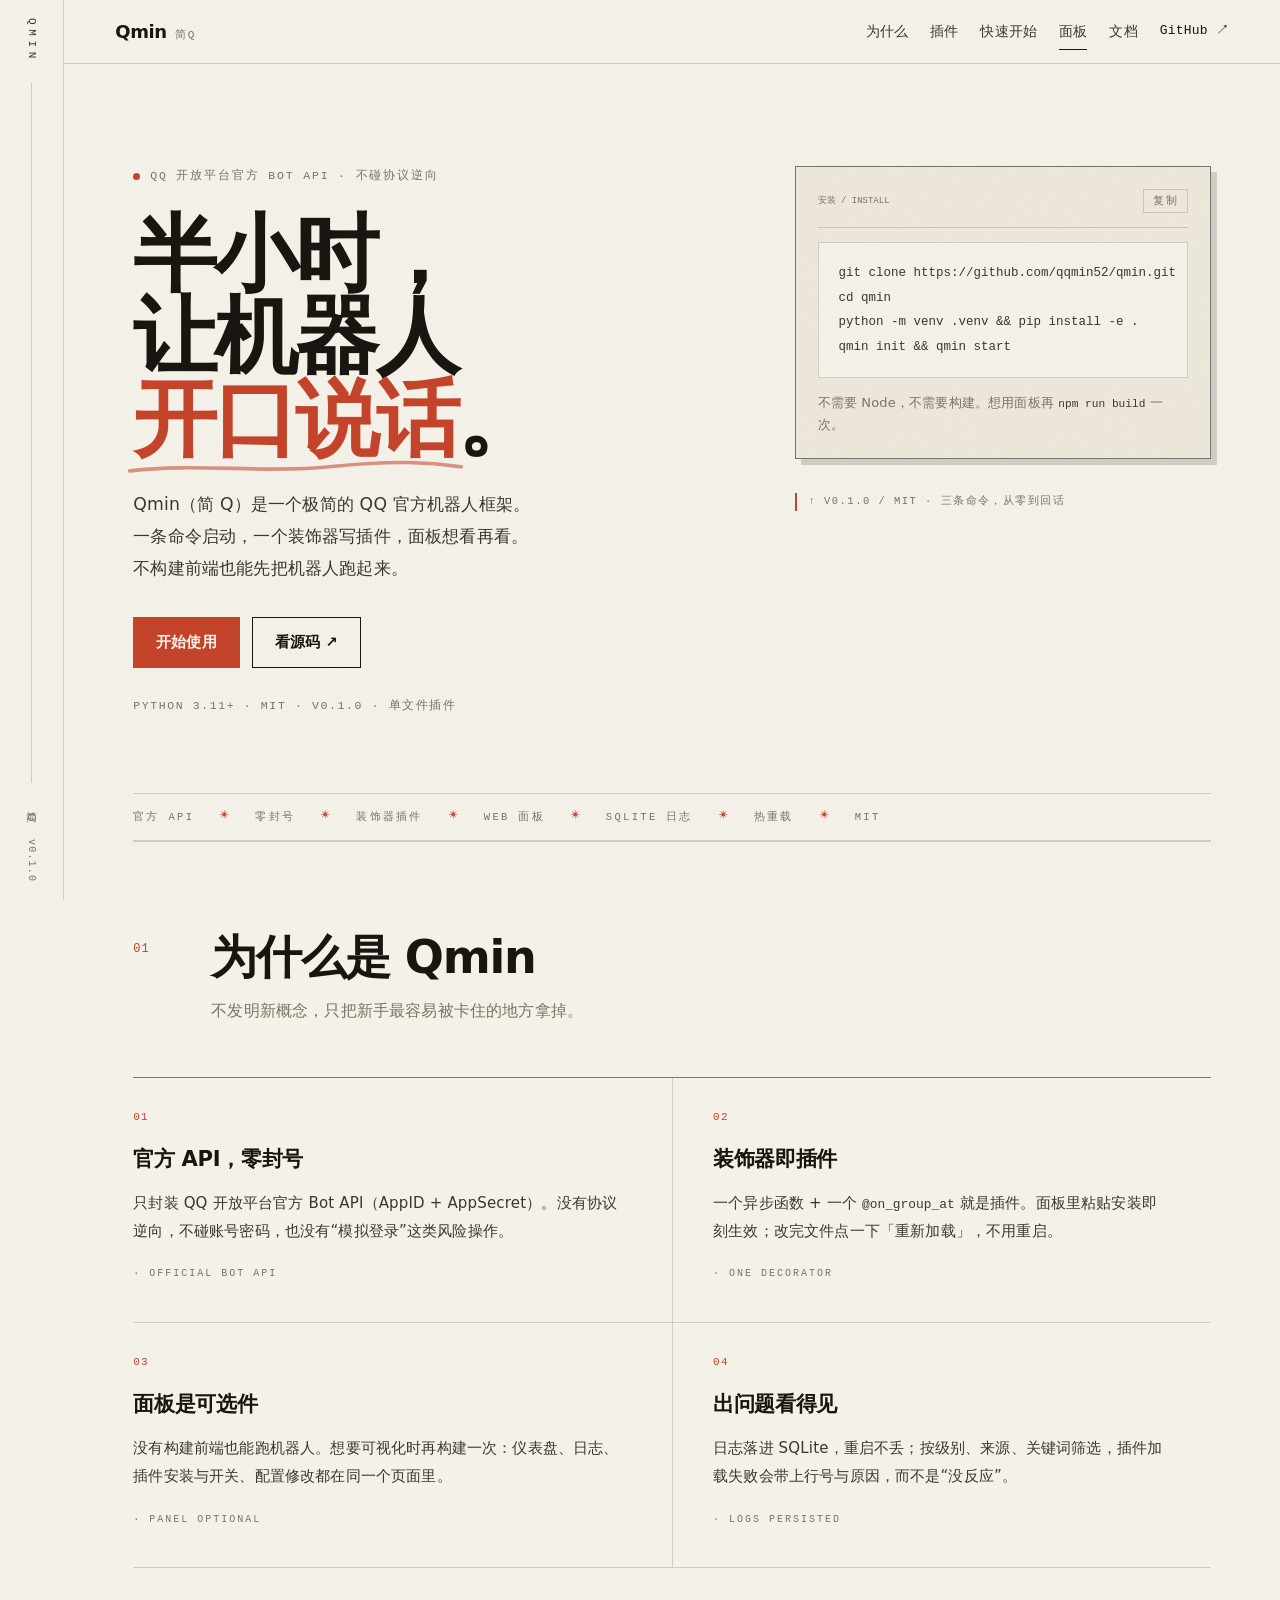
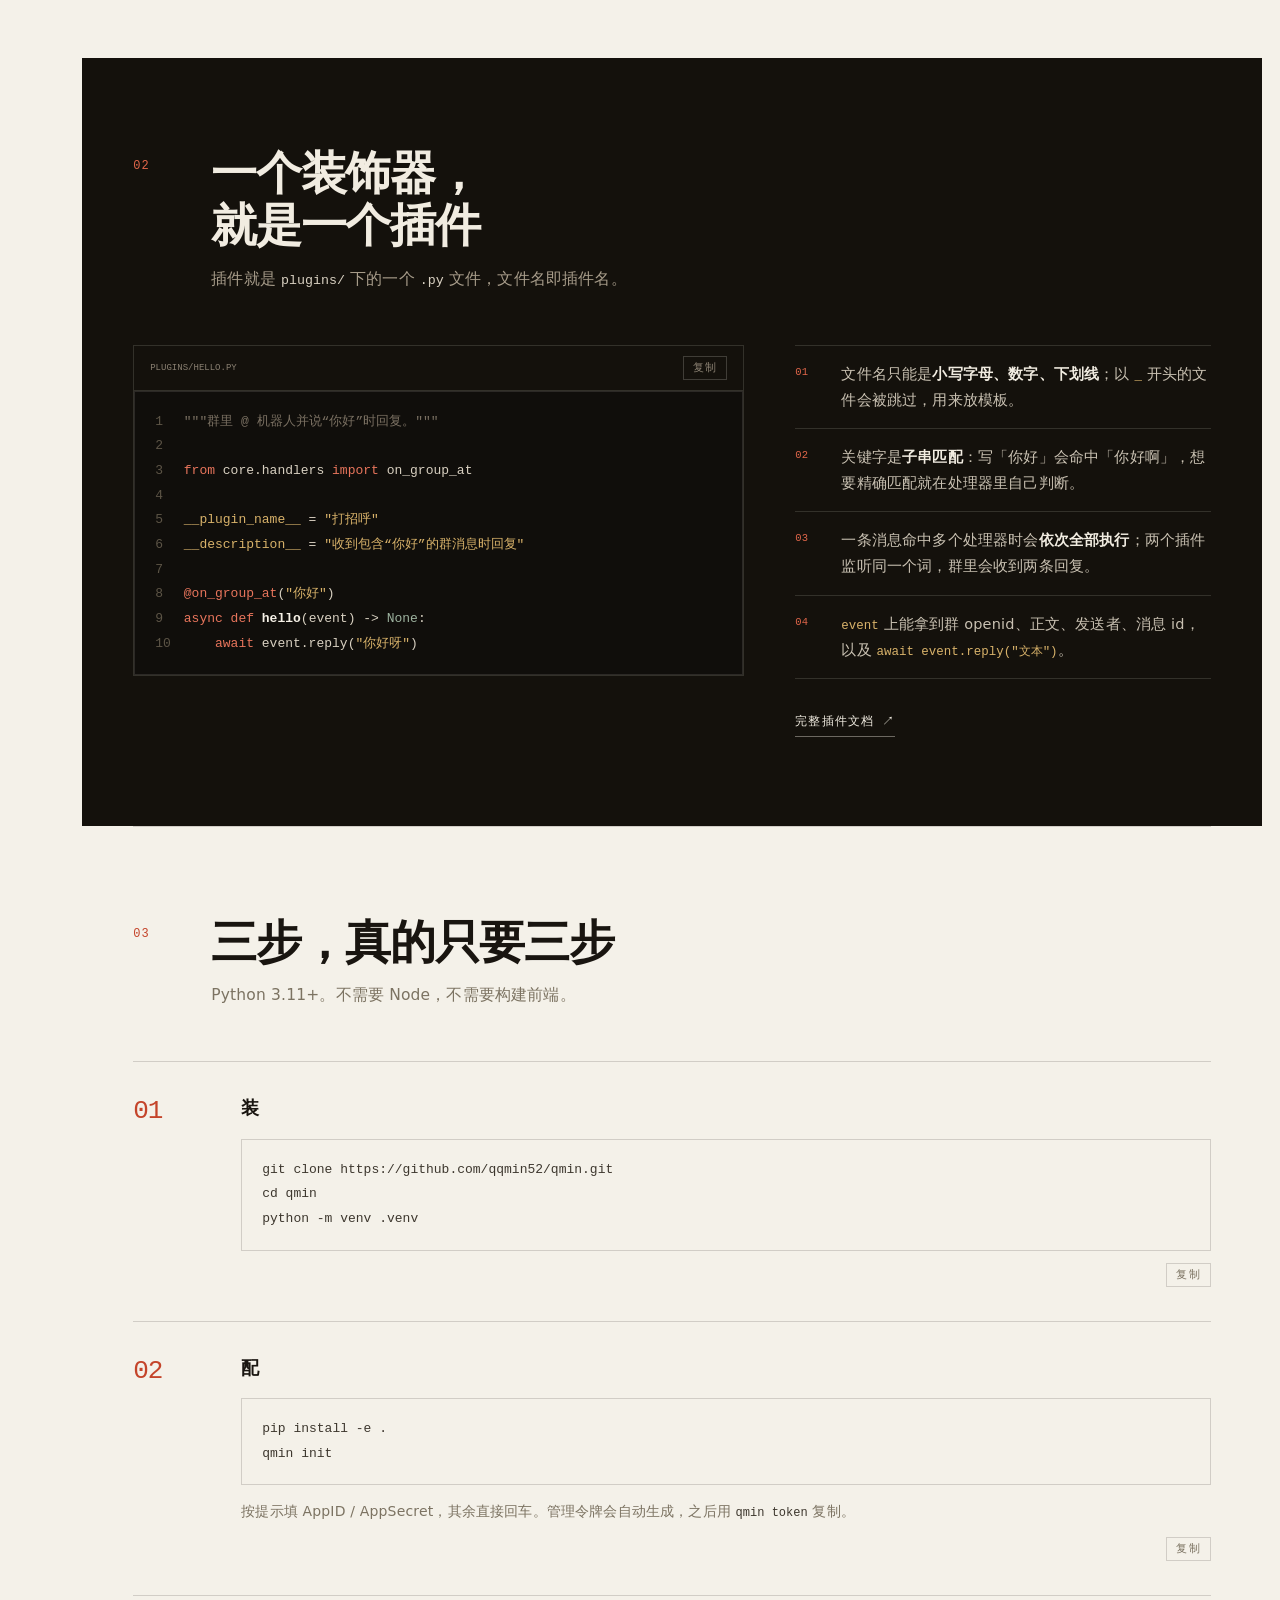
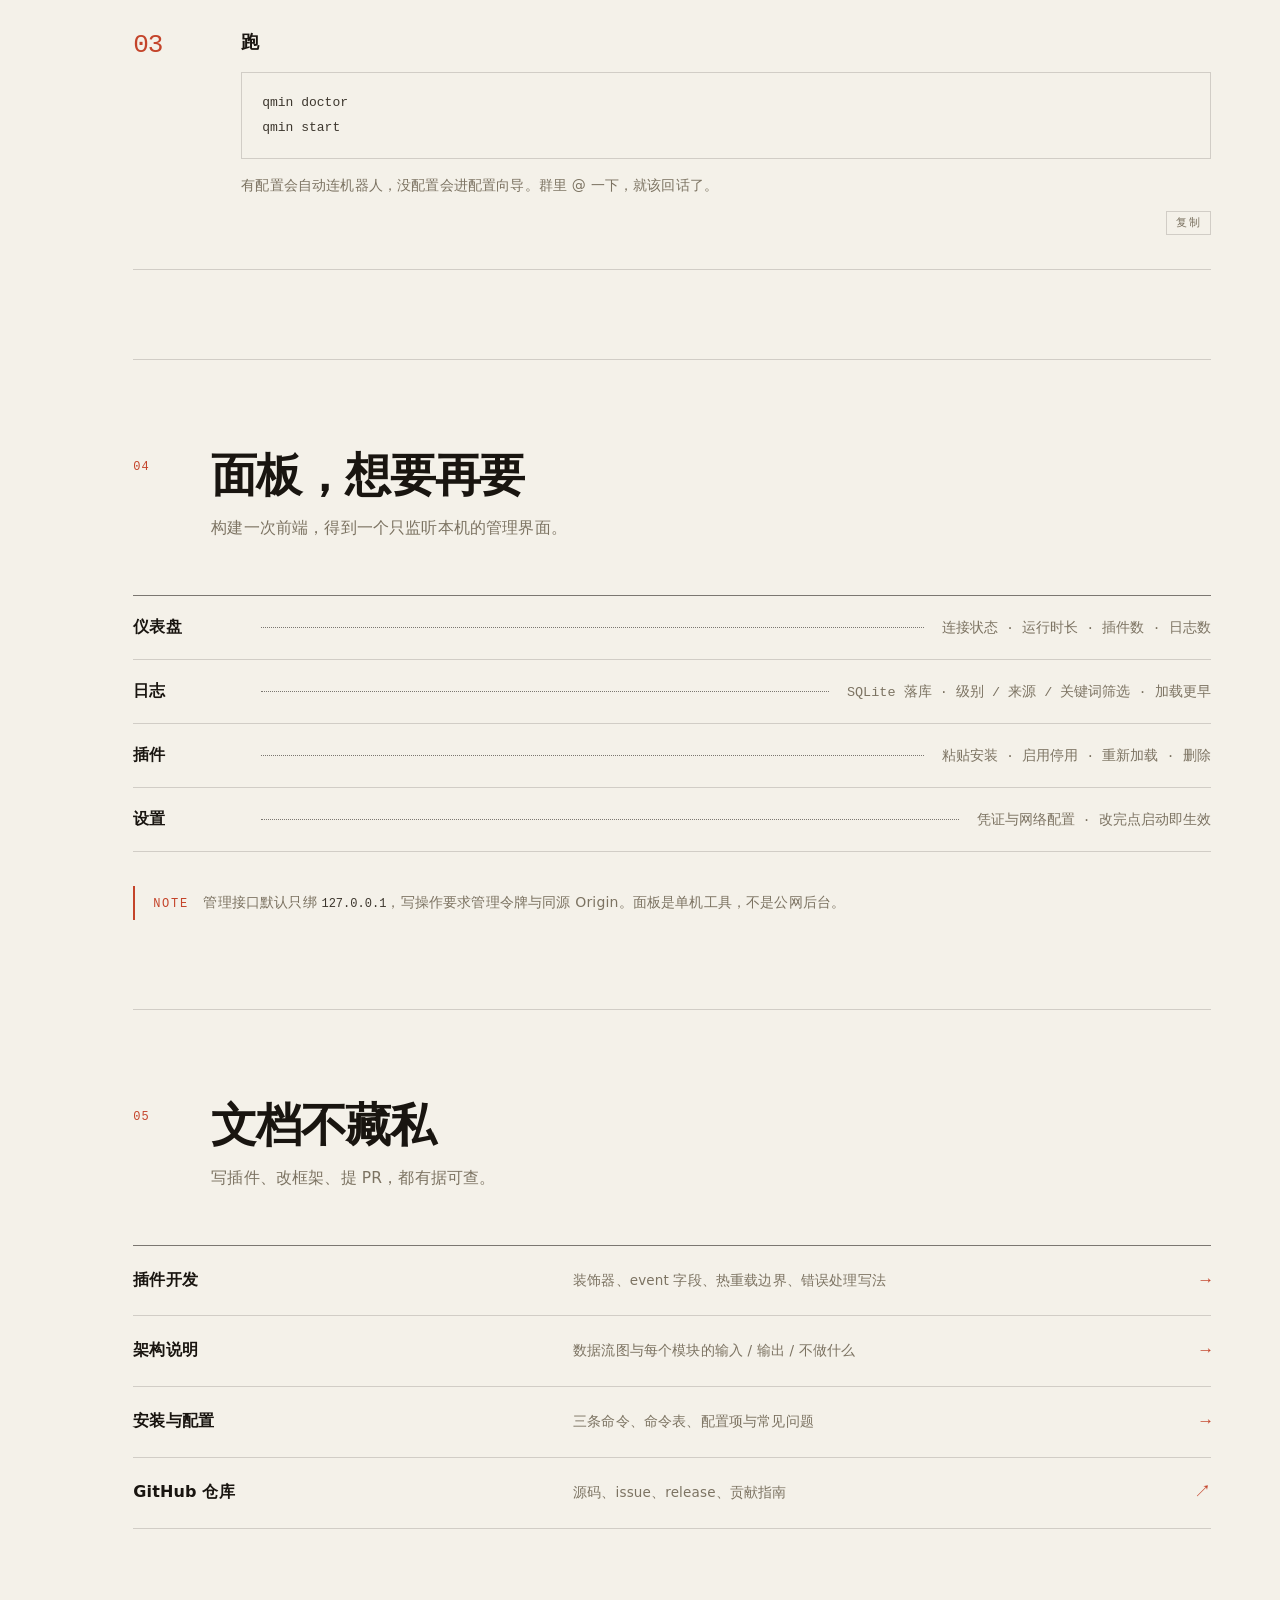
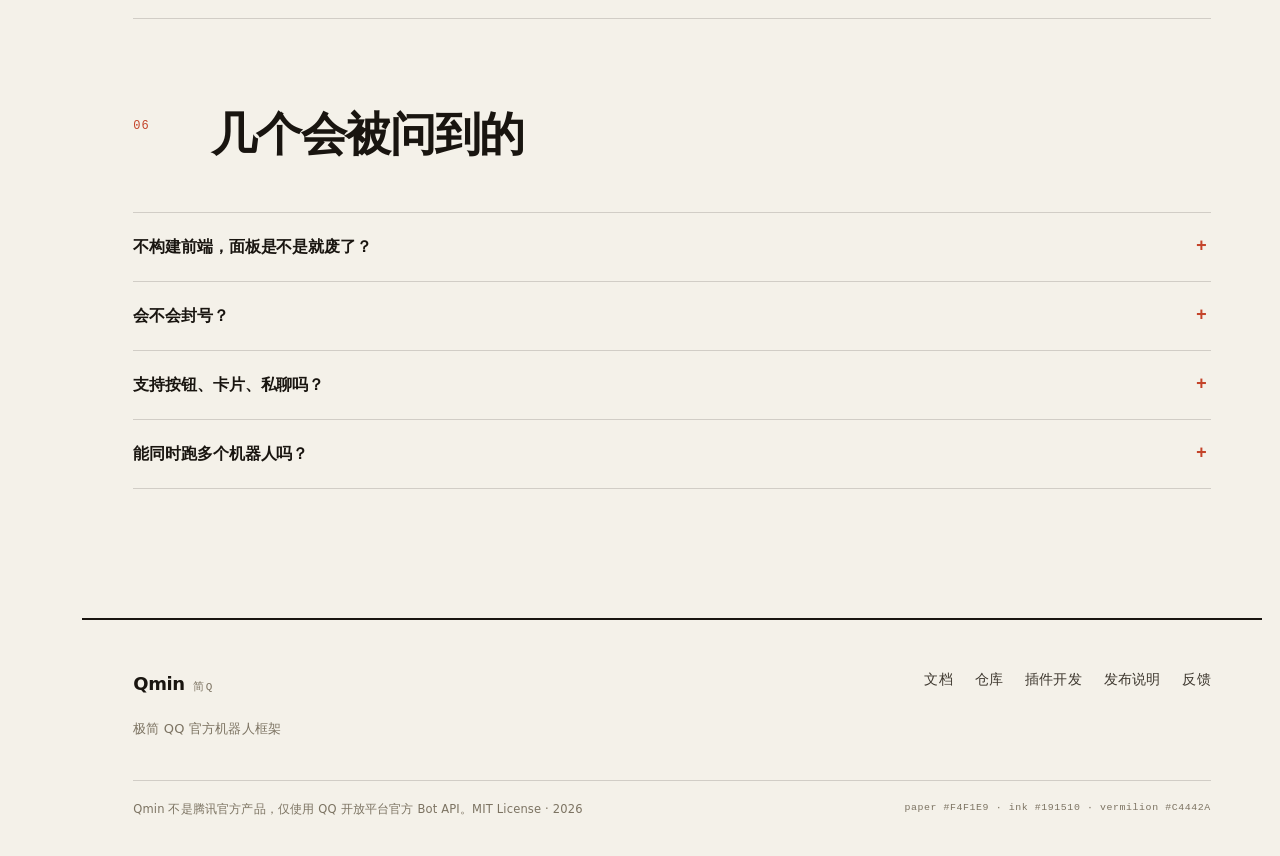
==== commit 11d04ec6: "feat: 站点内文档（安装 / 插件 / 架构） - docs/index.html：安装与运行、doctor 示例、命令表、配置表、面板、FAQ - docs/plugins.html：装饰器、e" ====
--- a/index.html
+++ b/index.html
@@ -33,7 +33,7 @@
     <a href="#plugin">插件</a>
     <a href="#start">快速开始</a>
     <a href="#panel">面板</a>
-    <a href="#docs">文档</a>
+    <a href="docs/index.html">文档</a>
     <a class="nav__gh" href="https://github.com/qqmin52/qmin" target="_blank" rel="noopener">GitHub <span aria-hidden="true">↗</span></a>
   </nav>
 </header>
@@ -237,10 +237,10 @@
     </header>
 
     <ul class="links">
-      <li><a href="https://github.com/qqmin52/qmin/blob/main/docs/PLUGINS.md" target="_blank" rel="noopener"><span class="links__t">插件开发指南</span><span class="links__d">装饰器、event 字段、热重载边界、错误处理写法</span><span class="links__a" aria-hidden="true">↗</span></a></li>
-      <li><a href="https://github.com/qqmin52/qmin/blob/main/docs/ARCHITECTURE.md" target="_blank" rel="noopener"><span class="links__t">架构说明</span><span class="links__d">数据流图与每个模块的输入 / 输出 / 不做什么</span><span class="links__a" aria-hidden="true">↗</span></a></li>
-      <li><a href="https://github.com/qqmin52/qmin/blob/main/CONTRIBUTING.md" target="_blank" rel="noopener"><span class="links__t">贡献指南</span><span class="links__d">改哪儿、怎么验证、提交信息怎么写</span><span class="links__a" aria-hidden="true">↗</span></a></li>
-      <li><a href="https://github.com/qqmin52/qmin" target="_blank" rel="noopener"><span class="links__t">GitHub 仓库</span><span class="links__d">源码、issue、release</span><span class="links__a" aria-hidden="true">↗</span></a></li>
+      <li><a href="docs/plugins.html"><span class="links__t">插件开发</span><span class="links__d">装饰器、event 字段、热重载边界、错误处理写法</span><span class="links__a" aria-hidden="true">→</span></a></li>
+      <li><a href="docs/architecture.html"><span class="links__t">架构说明</span><span class="links__d">数据流图与每个模块的输入 / 输出 / 不做什么</span><span class="links__a" aria-hidden="true">→</span></a></li>
+      <li><a href="docs/index.html"><span class="links__t">安装与配置</span><span class="links__d">三条命令、命令表、配置项与常见问题</span><span class="links__a" aria-hidden="true">→</span></a></li>
+      <li><a href="https://github.com/qqmin52/qmin" target="_blank" rel="noopener"><span class="links__t">GitHub 仓库</span><span class="links__d">源码、issue、release、贡献指南</span><span class="links__a" aria-hidden="true">↗</span></a></li>
     </ul>
   </section>
 
@@ -279,8 +279,9 @@
       <p class="foot__tag">极简 QQ 官方机器人框架</p>
     </div>
     <nav class="foot__nav" aria-label="页脚导航">
+      <a href="docs/index.html">文档</a>
       <a href="https://github.com/qqmin52/qmin" target="_blank" rel="noopener">仓库</a>
-      <a href="https://github.com/qqmin52/qmin/blob/main/docs/PLUGINS.md" target="_blank" rel="noopener">插件文档</a>
+      <a href="docs/plugins.html">插件开发</a>
       <a href="https://github.com/qqmin52/qmin/blob/main/docs/RELEASE_v0.1.0.md" target="_blank" rel="noopener">发布说明</a>
       <a href="https://github.com/qqmin52/qmin/issues" target="_blank" rel="noopener">反馈</a>
     </nav>
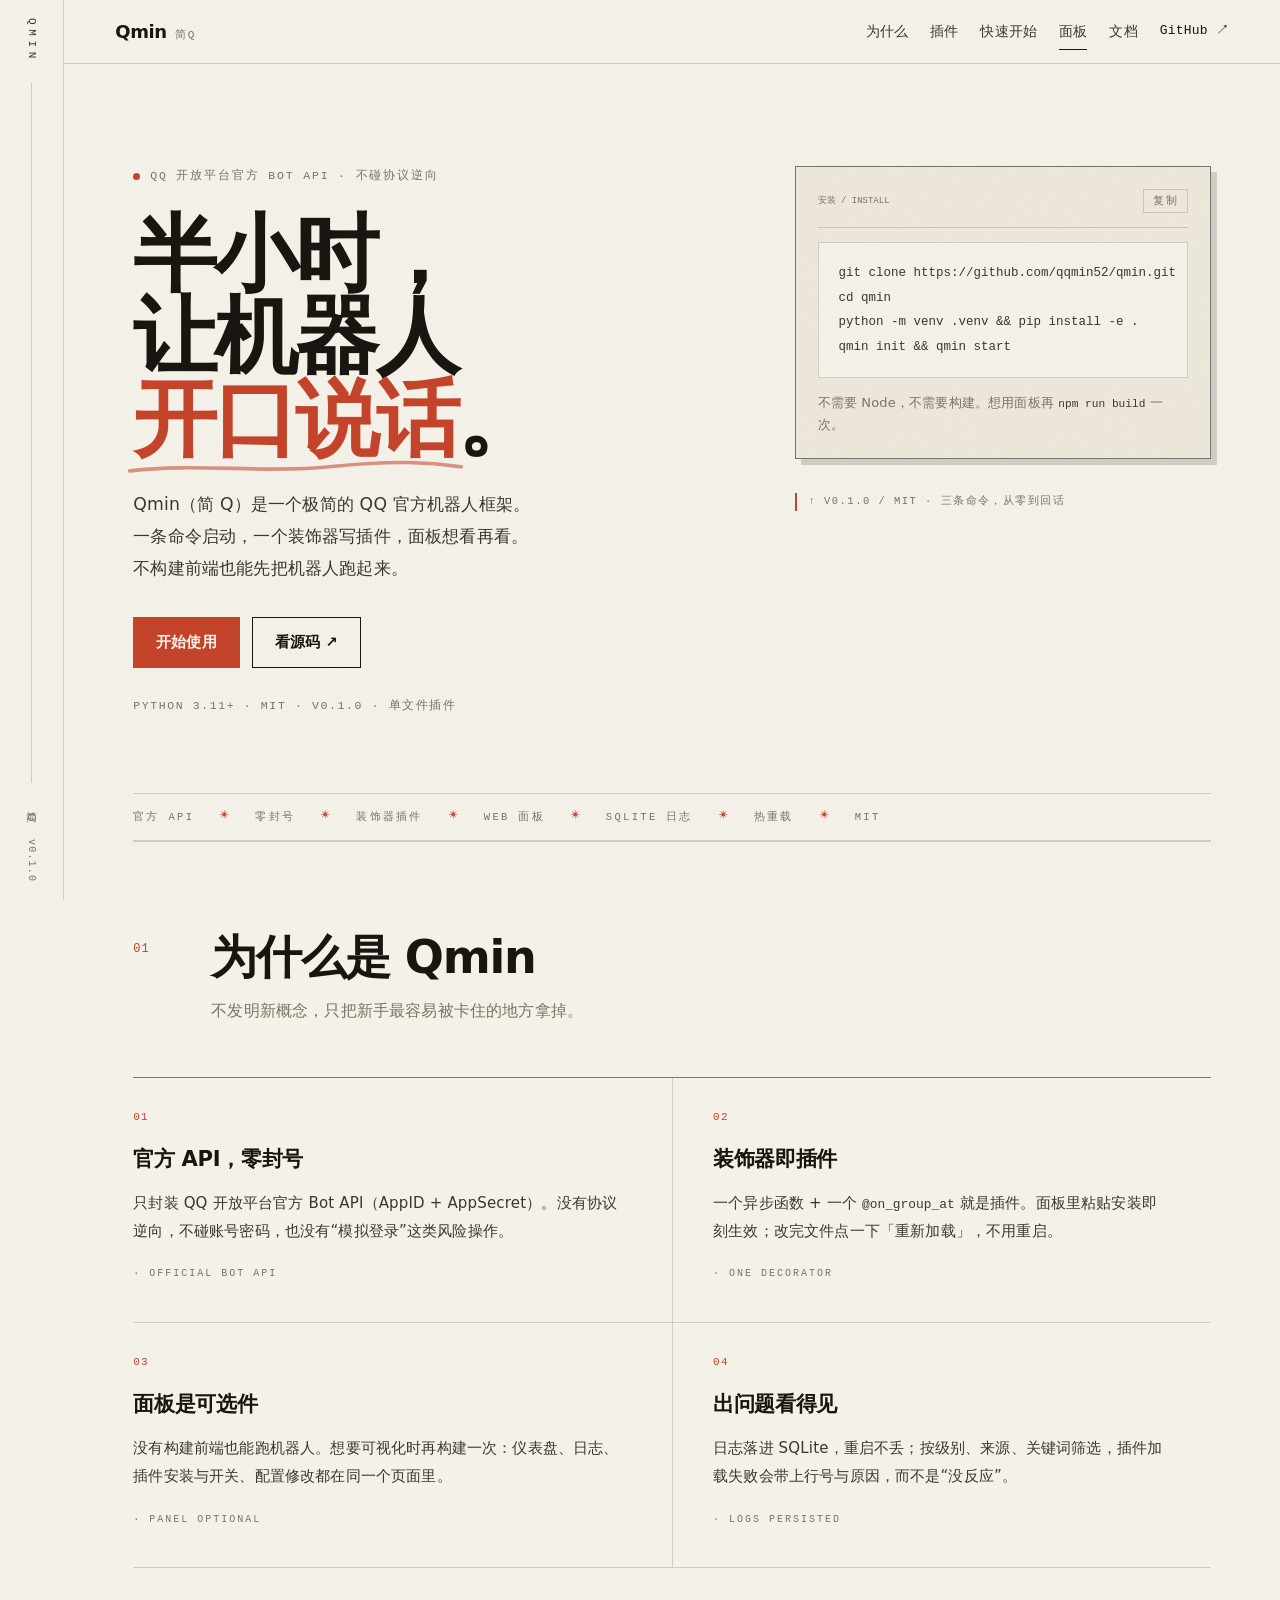
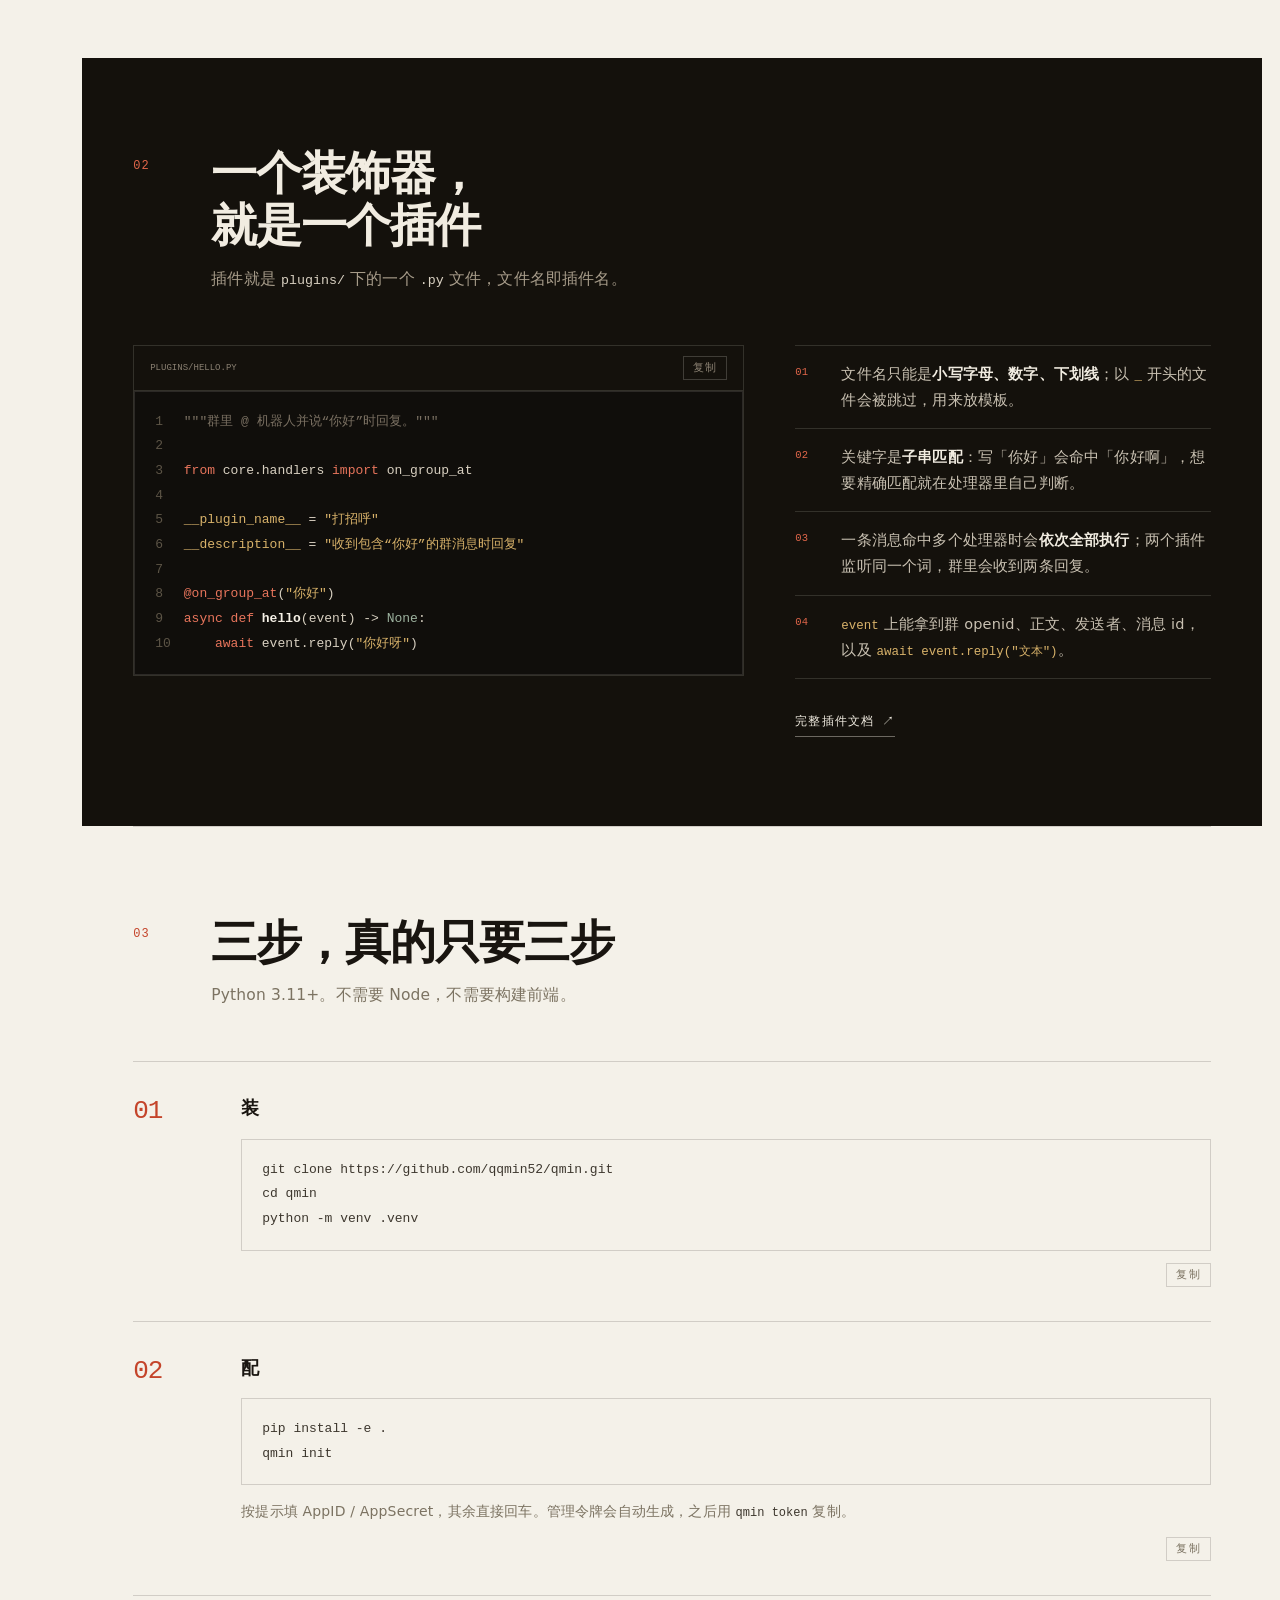
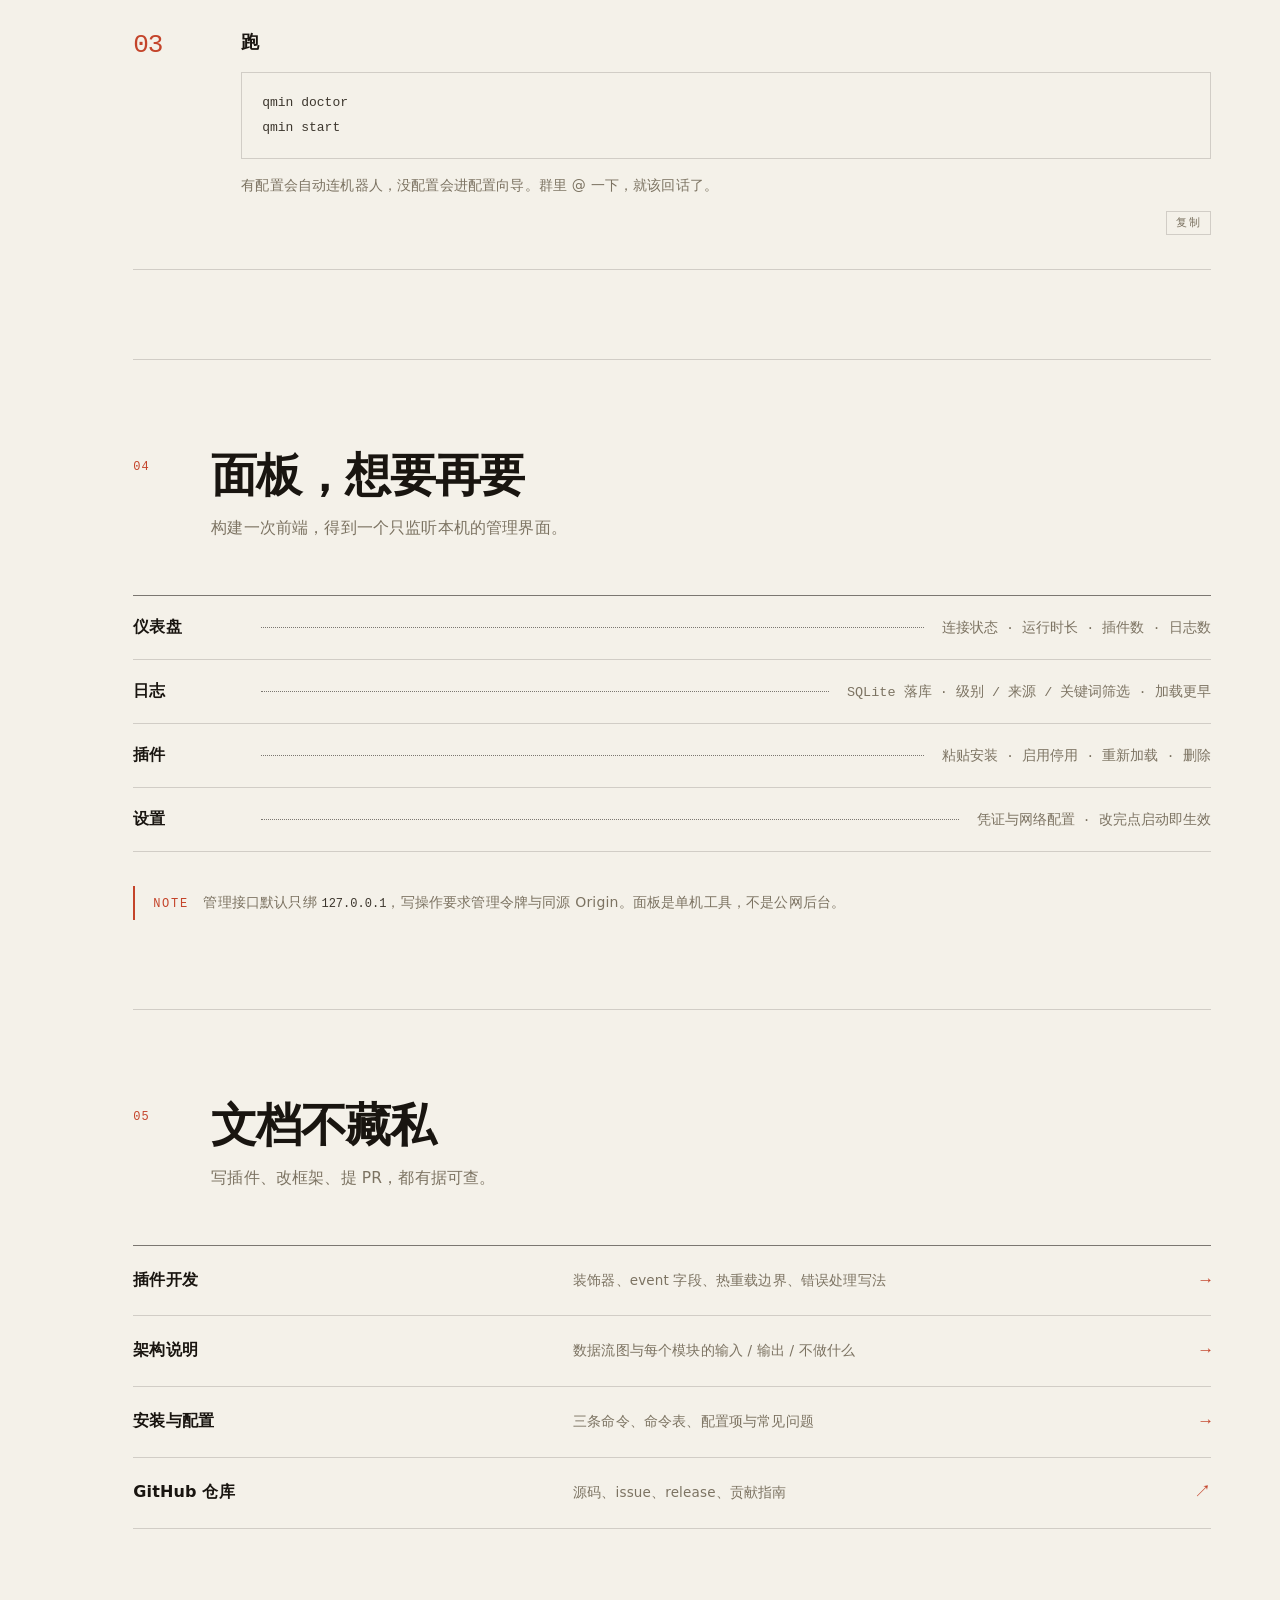
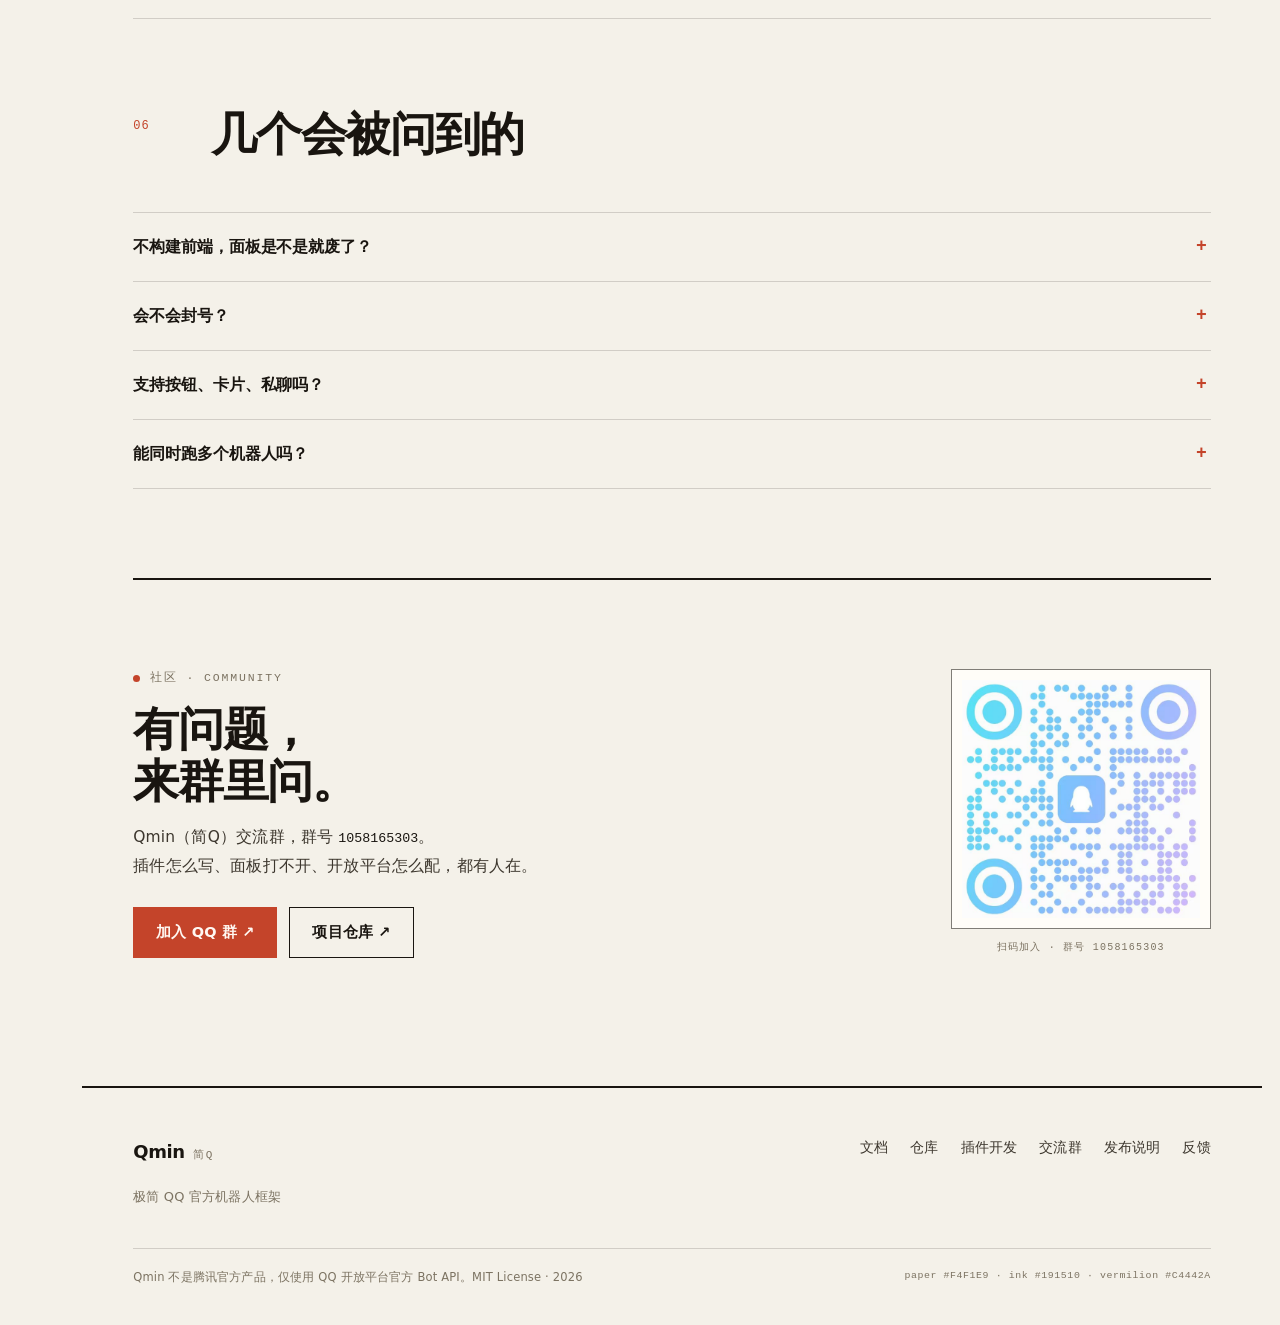
==== commit a5ab124e: "feat: 官网绑定域名 yf9d.com，新增交流群板块 - 新增「有问题，来群里问」板块：群号 1058165303、加群链接、二维码 - assets/qq-group.png：从 QQ 群卡片" ====
--- a/index.html
+++ b/index.html
@@ -6,9 +6,11 @@
 <title>Qmin 简Q — 半小时跑通 QQ 官方机器人</title>
 <meta name="description" content="Qmin（简Q）是极简的 QQ 官方机器人框架：只调官方 Bot API，一条命令启动，一个装饰器写插件，自带可选 Web 面板。">
 <meta name="theme-color" content="#F4F1E9">
+<link rel="canonical" href="https://yf9d.com/">
 <link rel="icon" href="assets/favicon.svg" type="image/svg+xml">
 <link rel="stylesheet" href="assets/style.css">
 <meta property="og:type" content="website">
+<meta property="og:url" content="https://yf9d.com/">
 <meta property="og:title" content="Qmin 简Q — 半小时跑通 QQ 官方机器人">
 <meta property="og:description" content="只调官方 Bot API，一条命令启动，一个装饰器写插件，自带可选 Web 面板。">
 <meta name="twitter:card" content="summary">
@@ -269,6 +271,26 @@
     </details>
   </section>
 
+  <!-- ────────────────────────────── 加入 ────────────────────────────── -->
+  <section class="join" id="join">
+    <div class="join__text">
+      <p class="eyebrow"><span class="dot" aria-hidden="true"></span>社区 · COMMUNITY</p>
+      <h2>有问题，<br>来群里问。</h2>
+      <p class="join__lede">
+        Qmin（简Q）交流群，群号 <span class="mono">1058165303</span>。<br>
+        插件怎么写、面板打不开、开放平台怎么配，都有人在。
+      </p>
+      <div class="join__actions">
+        <a class="btn btn--primary" href="https://qm.qq.com/q/TdRqj1JjSm" target="_blank" rel="noopener">加入 QQ 群 ↗</a>
+        <a class="btn" href="https://github.com/qqmin52/qmin" target="_blank" rel="noopener">项目仓库 ↗</a>
+      </div>
+    </div>
+    <figure class="join__qr">
+      <img src="assets/qq-group.png" alt="Qmin（简Q）交流群二维码，群号 1058165303" width="640" height="640" loading="lazy">
+      <figcaption class="mono">扫码加入 · 群号 1058165303</figcaption>
+    </figure>
+  </section>
+
 </main>
 
 <footer class="foot">
@@ -282,6 +304,7 @@
       <a href="docs/index.html">文档</a>
       <a href="https://github.com/qqmin52/qmin" target="_blank" rel="noopener">仓库</a>
       <a href="docs/plugins.html">插件开发</a>
+      <a href="https://qm.qq.com/q/TdRqj1JjSm" target="_blank" rel="noopener">交流群</a>
       <a href="https://github.com/qqmin52/qmin/blob/main/docs/RELEASE_v0.1.0.md" target="_blank" rel="noopener">发布说明</a>
       <a href="https://github.com/qqmin52/qmin/issues" target="_blank" rel="noopener">反馈</a>
     </nav>
--- a/assets/style.css
+++ b/assets/style.css
@@ -521,11 +521,12 @@
 .steps { margin: 0; padding: 0; list-style: none; }
 .step {
   display: grid;
-  grid-template-columns: 84px 1fr;
+  grid-template-columns: 84px minmax(0, 1fr);
   gap: 24px;
   padding: 30px 0 34px;
   border-top: 1px solid var(--rule);
 }
+.step__body { min-width: 0; }
 .step:last-child { border-bottom: 1px solid var(--rule); }
 .step__no { font-size: 26px; color: var(--accent); letter-spacing: -.04em; line-height: 1; padding-top: 6px; }
 .step__body h3 { margin: 0 0 14px; font-size: 1.15rem; letter-spacing: .02em; }
@@ -610,6 +611,49 @@
   line-height: 1.85;
 }
 details p code { color: var(--ink-2); }
+
+/* ── join ───────────────────────────────────────────────────────────── */
+
+.join {
+  display: grid;
+  grid-template-columns: 1fr 260px;
+  gap: clamp(28px, 5vw, 72px);
+  align-items: center;
+  padding: clamp(48px, 7vw, 88px) 0;
+  border-top: 2px solid var(--ink);
+}
+.join .eyebrow { margin-bottom: 0; }
+.join h2 { margin: 16px 0 16px; }
+.join__lede {
+  margin: 0 0 26px;
+  color: var(--ink-2);
+  font-size: 15.5px;
+  line-height: 1.85;
+}
+.join__lede .mono { color: var(--ink); }
+.join__actions { display: flex; gap: 12px; flex-wrap: wrap; }
+.join__qr { margin: 0; justify-self: end; width: 260px; max-width: 100%; }
+.join__qr img {
+  display: block;
+  width: 100%;
+  height: auto;
+  padding: 10px;
+  background: #FFFDF8;
+  border: 1px solid var(--rule-strong);
+}
+.join__qr figcaption {
+  margin-top: 10px;
+  font-size: 10px;
+  letter-spacing: .12em;
+  text-transform: uppercase;
+  color: var(--muted);
+  text-align: center;
+}
+
+@media (max-width: 900px) {
+  .join { grid-template-columns: 1fr; }
+  .join__qr { justify-self: start; width: 240px; }
+}
 
 /* ── footer ─────────────────────────────────────────────────────────── */
 
@@ -675,7 +719,7 @@
   .grid--2 { grid-template-columns: 1fr; }
   .item, .item:nth-child(even) { padding: 26px 0 30px; border-left: 0; }
   .sec__head { grid-template-columns: 40px 1fr; gap: 12px; }
-  .step { grid-template-columns: 48px 1fr; gap: 14px; }
+  .step { grid-template-columns: 48px minmax(0, 1fr); gap: 14px; }
   .step__no { font-size: 20px; }
   .toc__row { grid-template-columns: 92px 1fr; }
   .toc__v { grid-column: 1 / -1; }
@@ -691,7 +735,8 @@
   .code, .code--sm { font-size: 12px; padding: 14px; }
   .sec--ink { margin: 0 calc(var(--gut) * -1); }
   /* 窄屏下命令换成可折行，避免长 URL 被裁掉 */
-  .card .code { white-space: pre-wrap; overflow-wrap: anywhere; }
+  .card .code,
+  .step .code { white-space: pre-wrap; overflow-wrap: anywhere; }
   .ticker { gap: 8px 18px; font-size: 10px; letter-spacing: .16em; }
   .ticker span:nth-child(n + 6) { display: none; }
 }
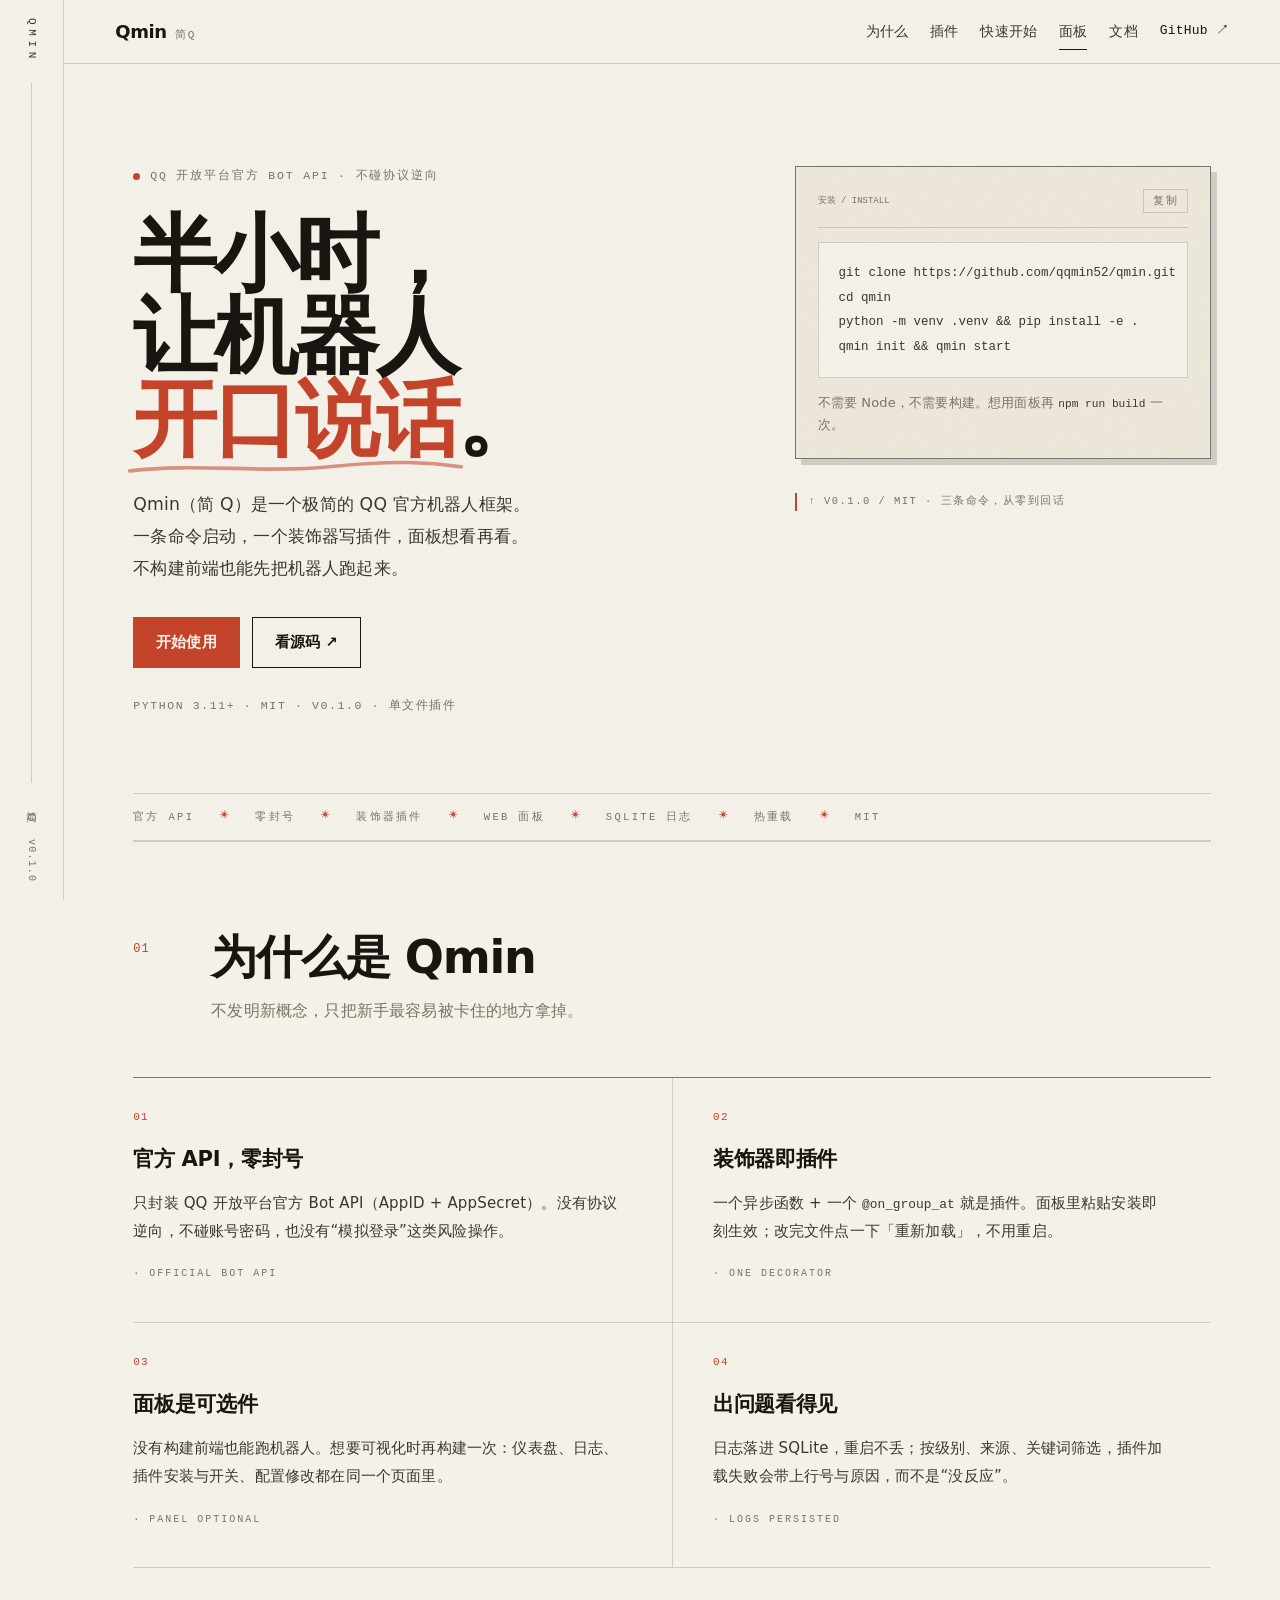
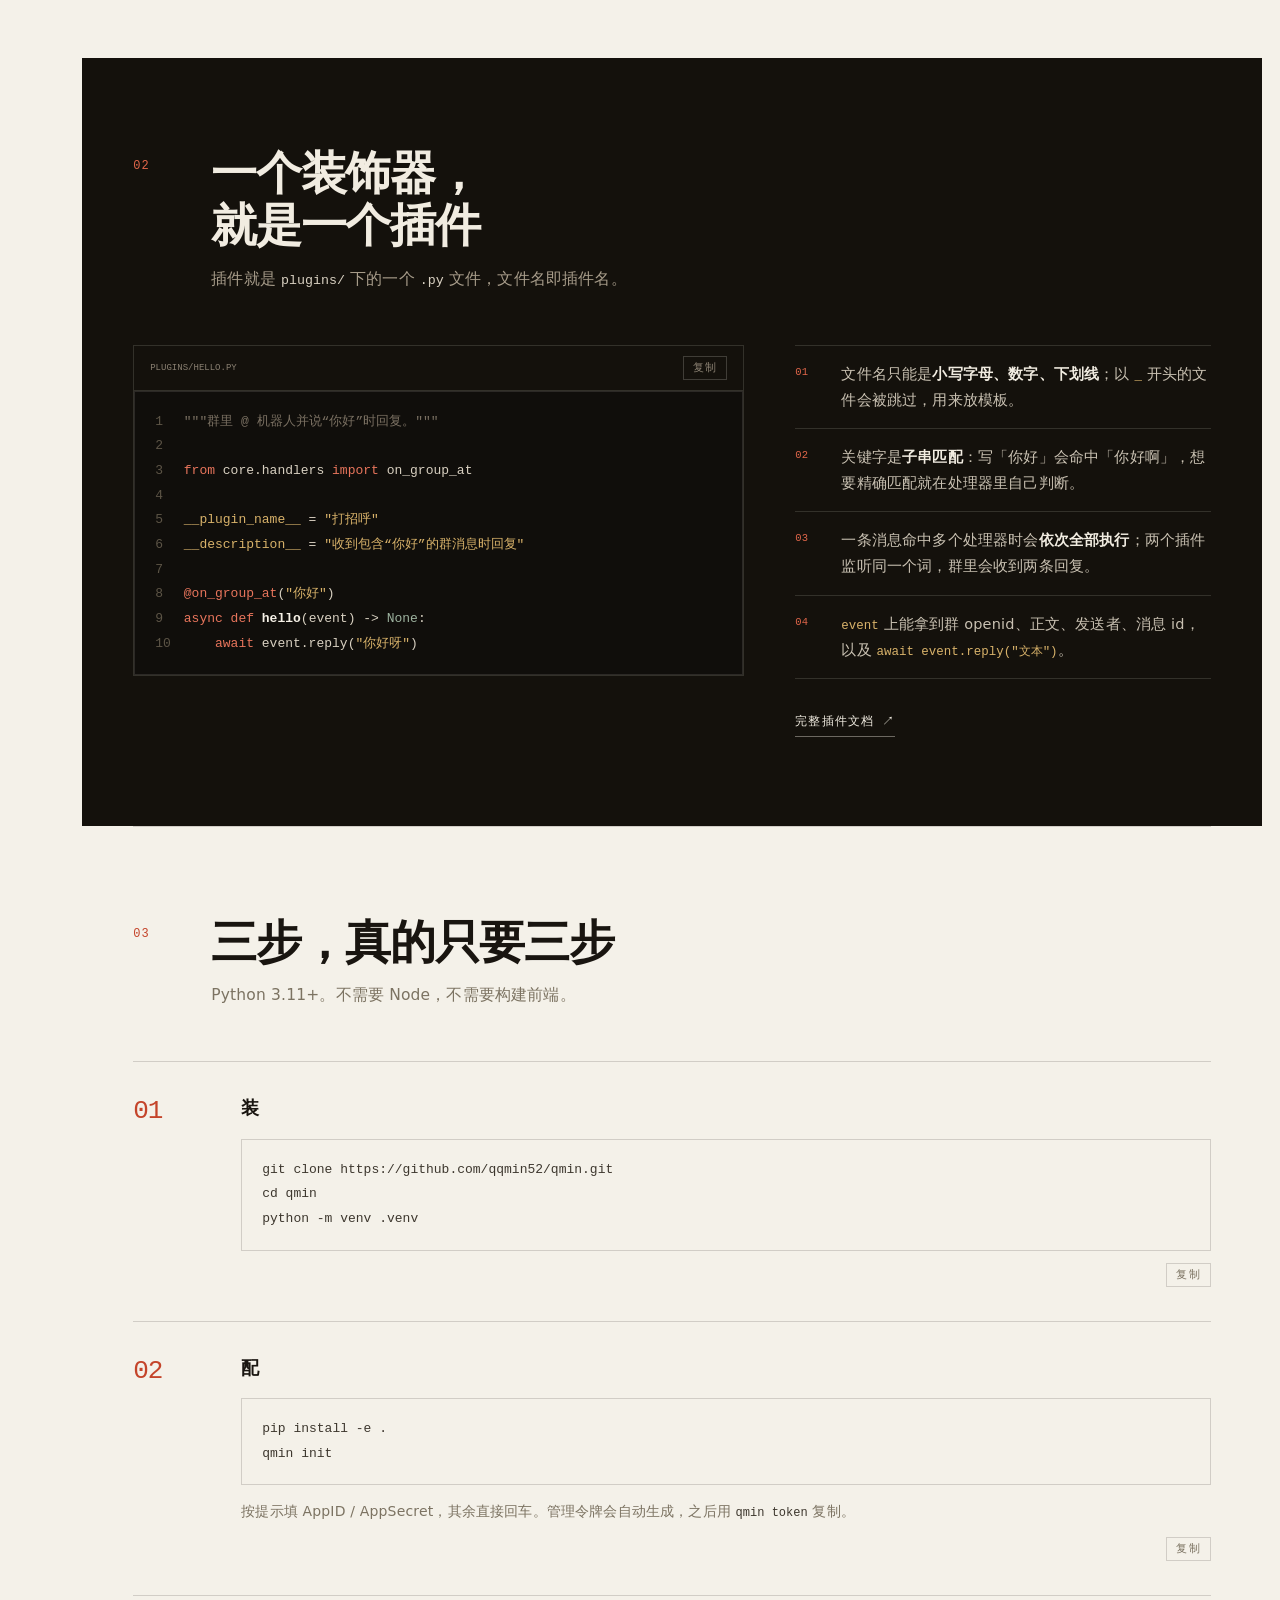
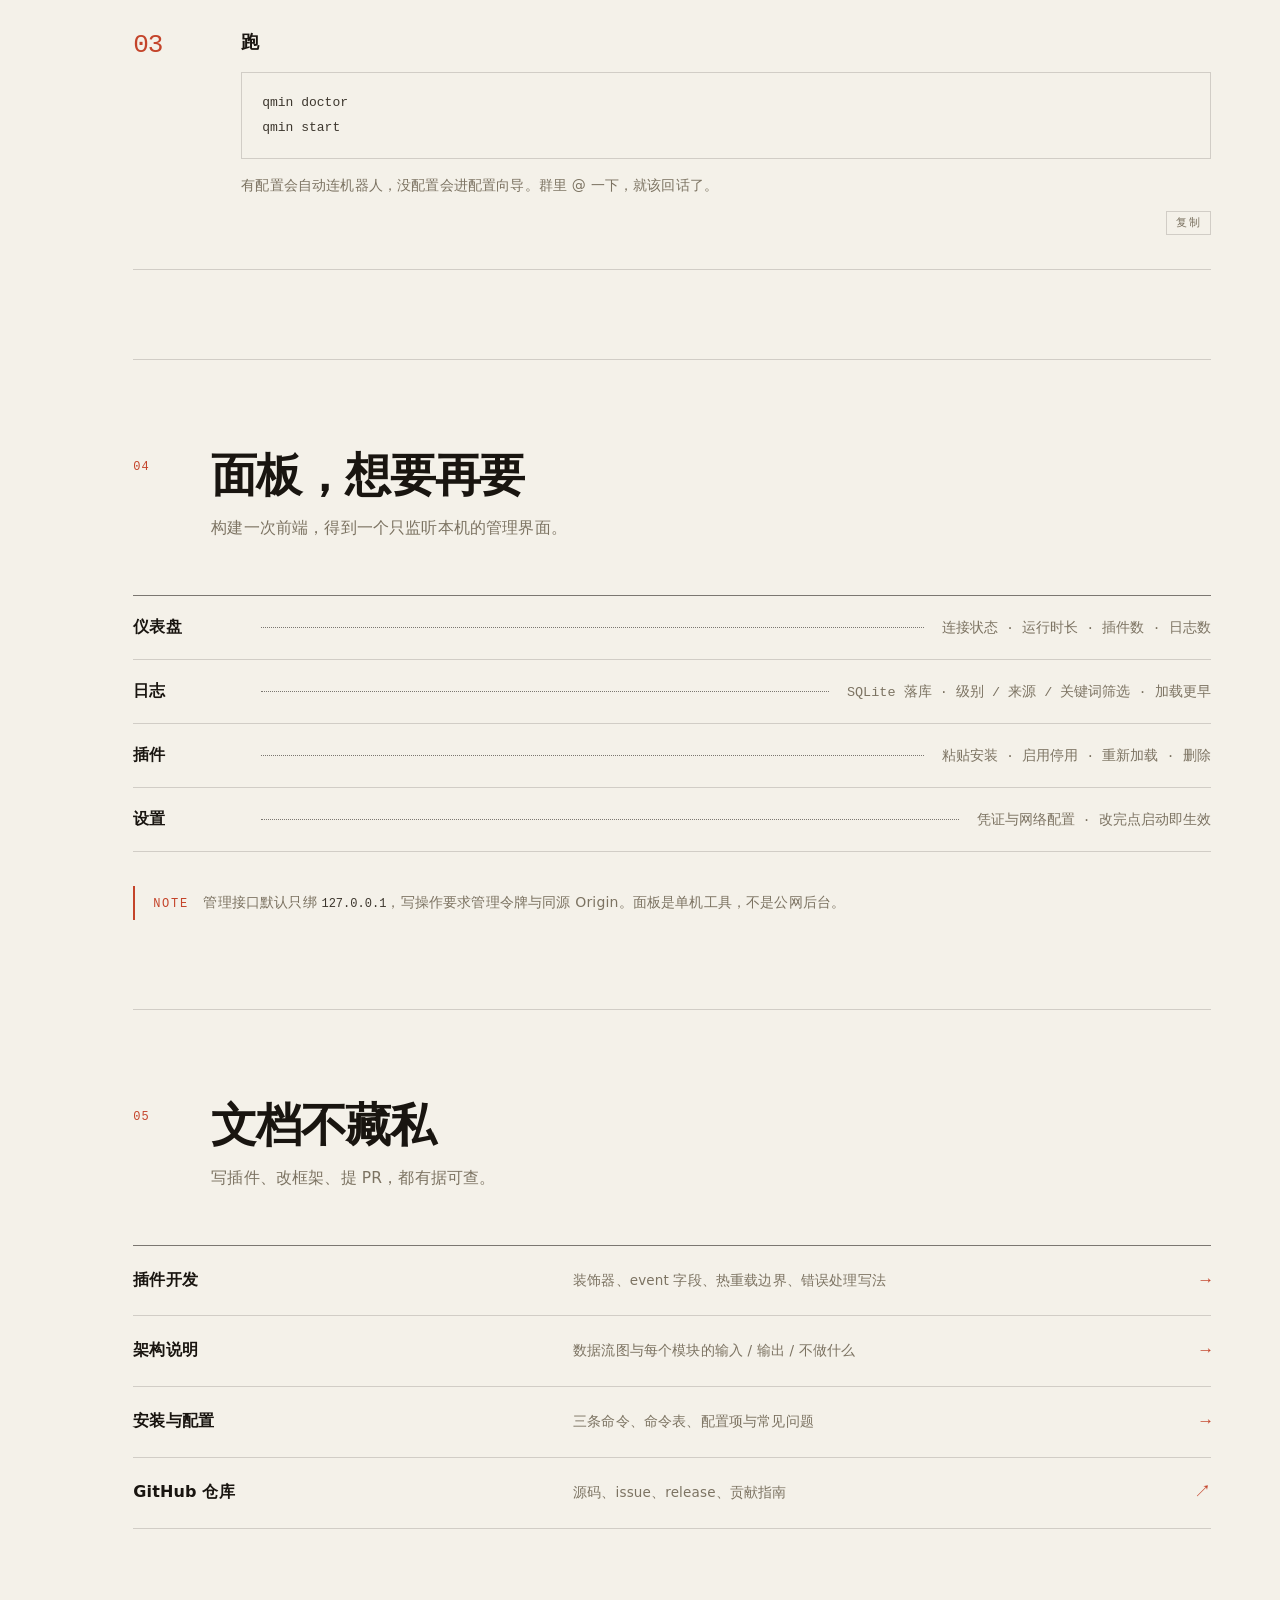
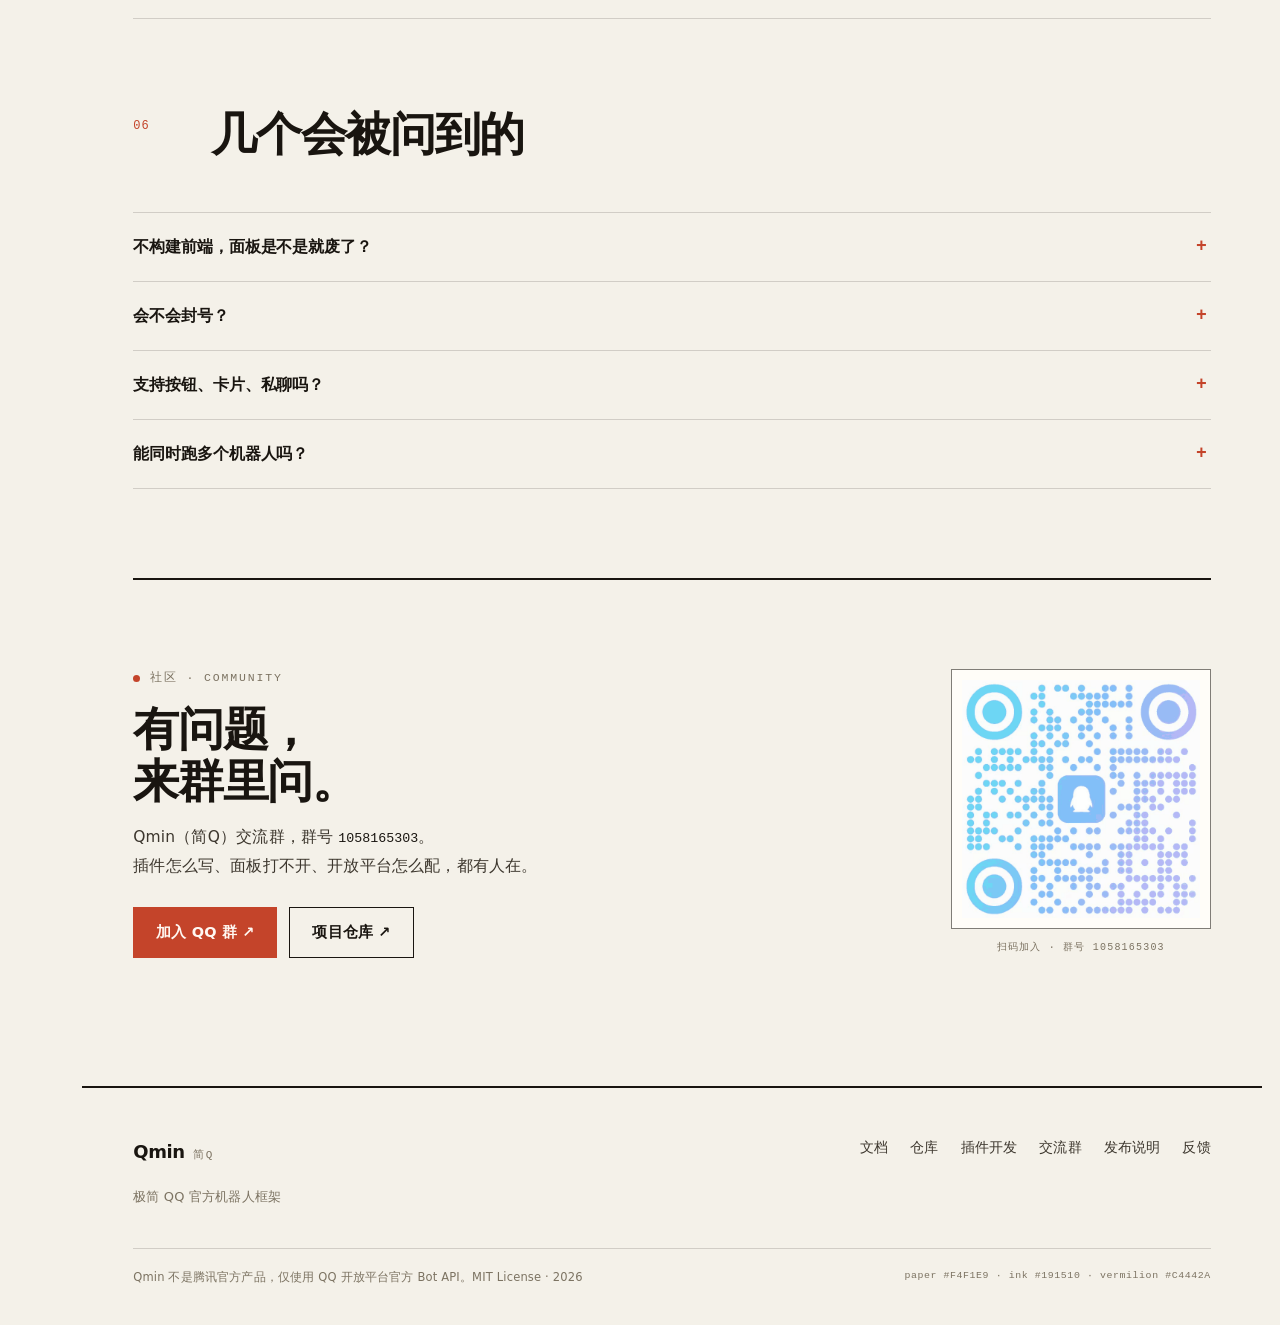
==== commit e32d4274: "perf: 二维码改为 WebP + PNG 双格式并去掉懒加载 - 640×640 二维码压缩为 16 色：webp 75KB / png 168KB（原 442KB） - 使用 <picture>" ====
--- a/index.html
+++ b/index.html
@@ -286,7 +286,10 @@
       </div>
     </div>
     <figure class="join__qr">
-      <img src="assets/qq-group.png" alt="Qmin（简Q）交流群二维码，群号 1058165303" width="640" height="640" loading="lazy">
+      <picture>
+        <source srcset="assets/qq-group.webp" type="image/webp">
+        <img src="assets/qq-group.png" alt="Qmin（简Q）交流群二维码，群号 1058165303" width="640" height="640">
+      </picture>
       <figcaption class="mono">扫码加入 · 群号 1058165303</figcaption>
     </figure>
   </section>
